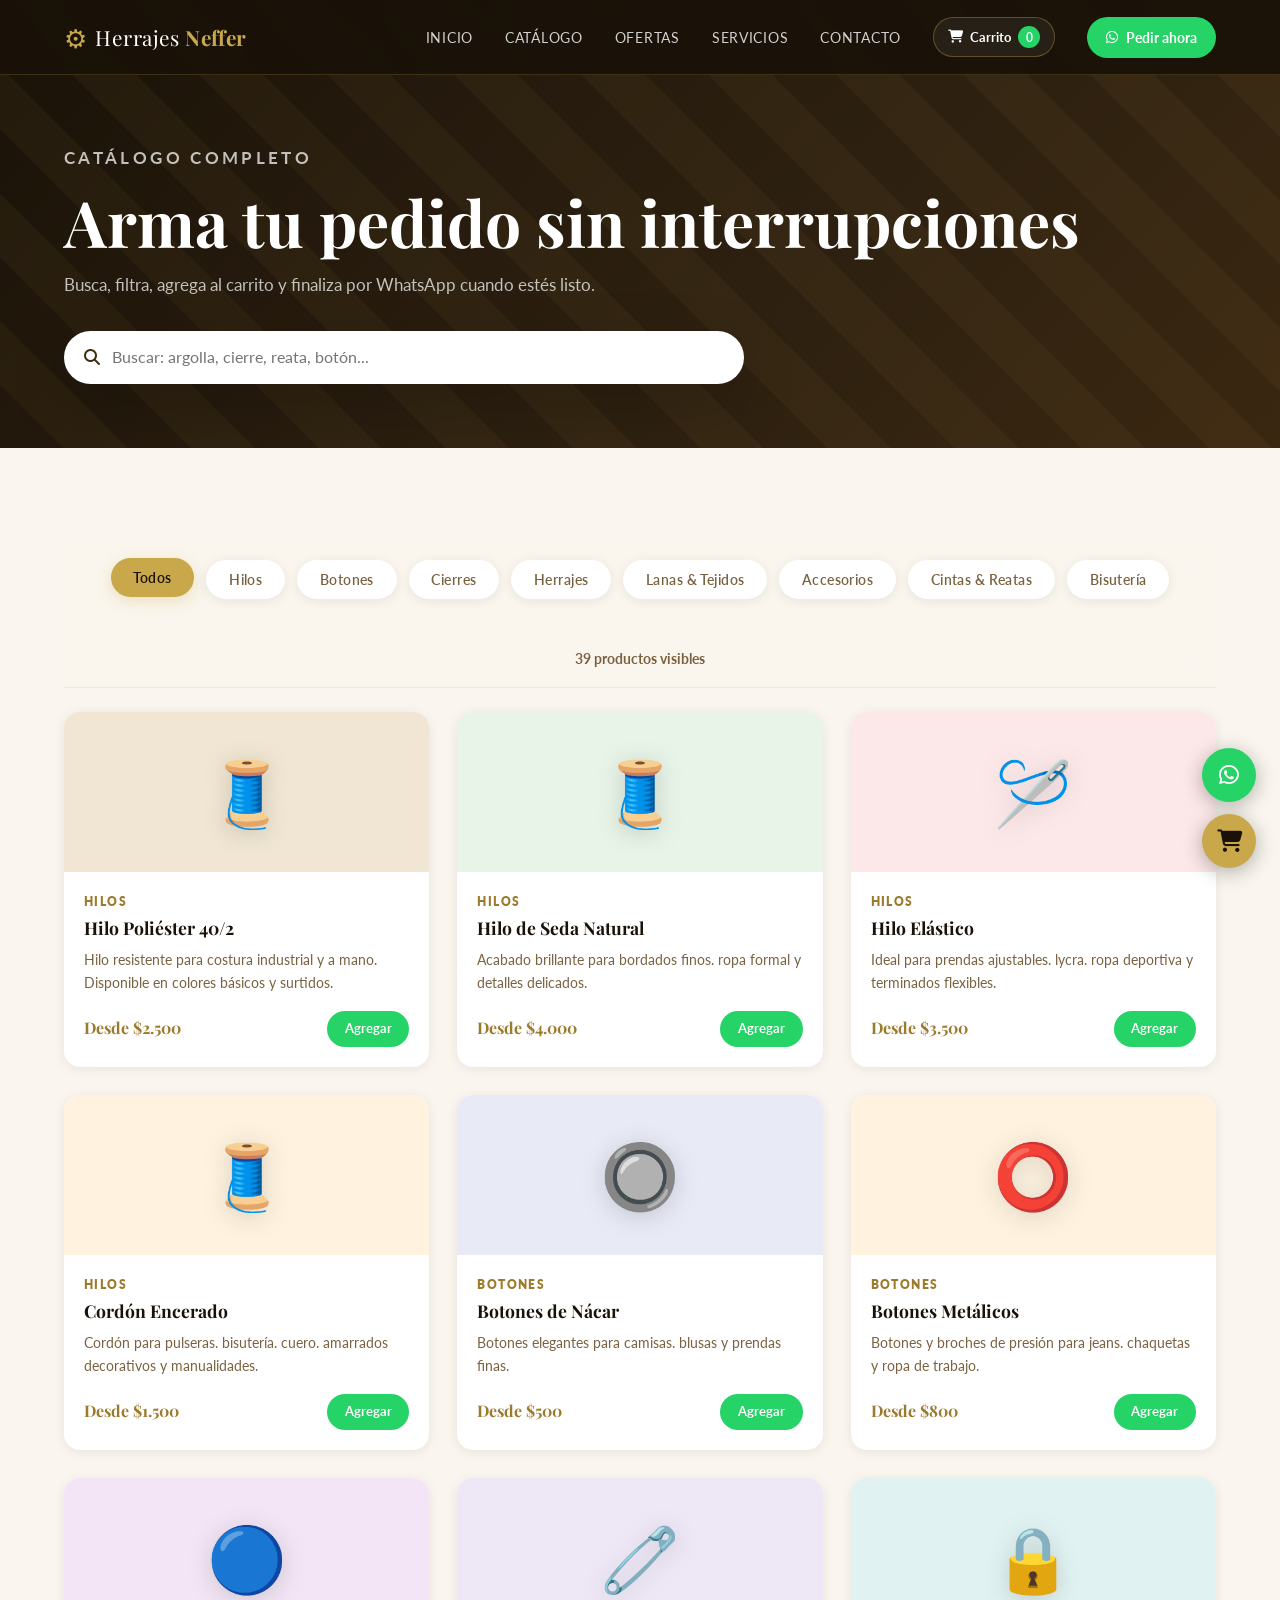
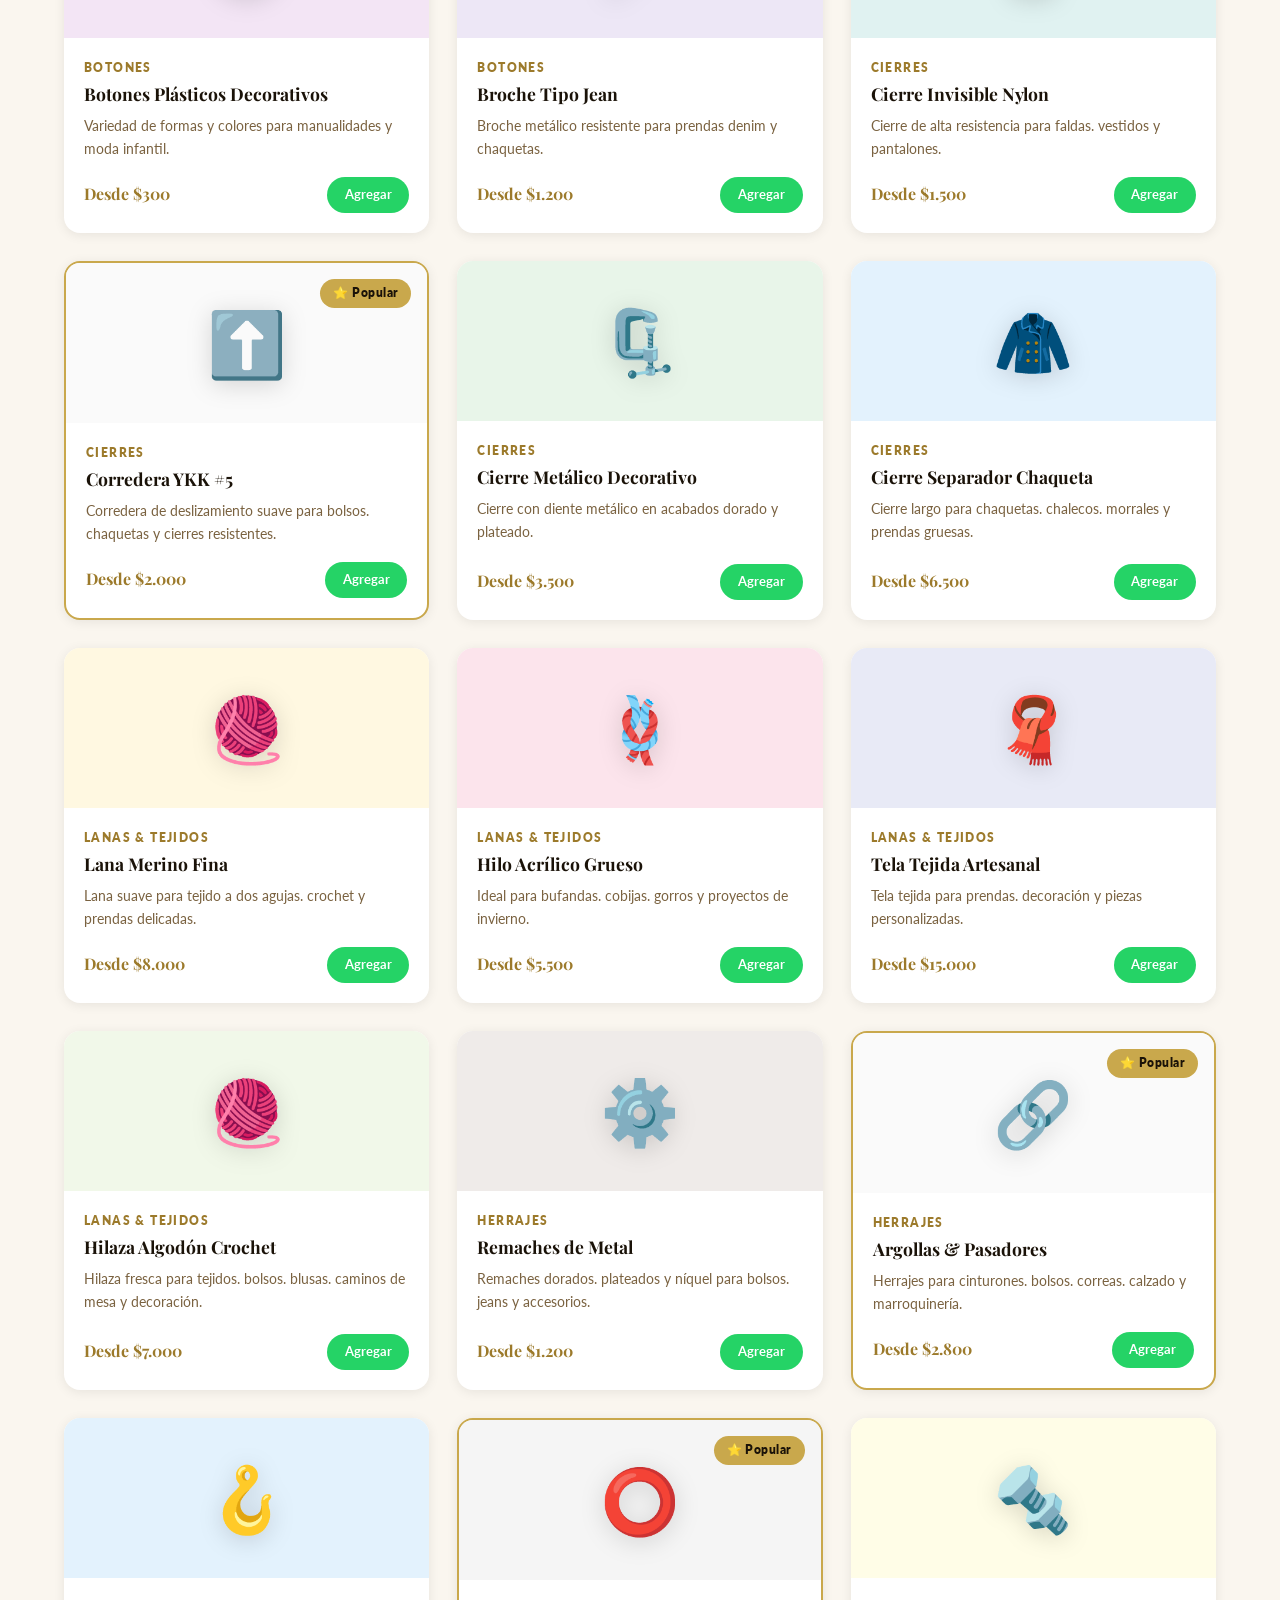
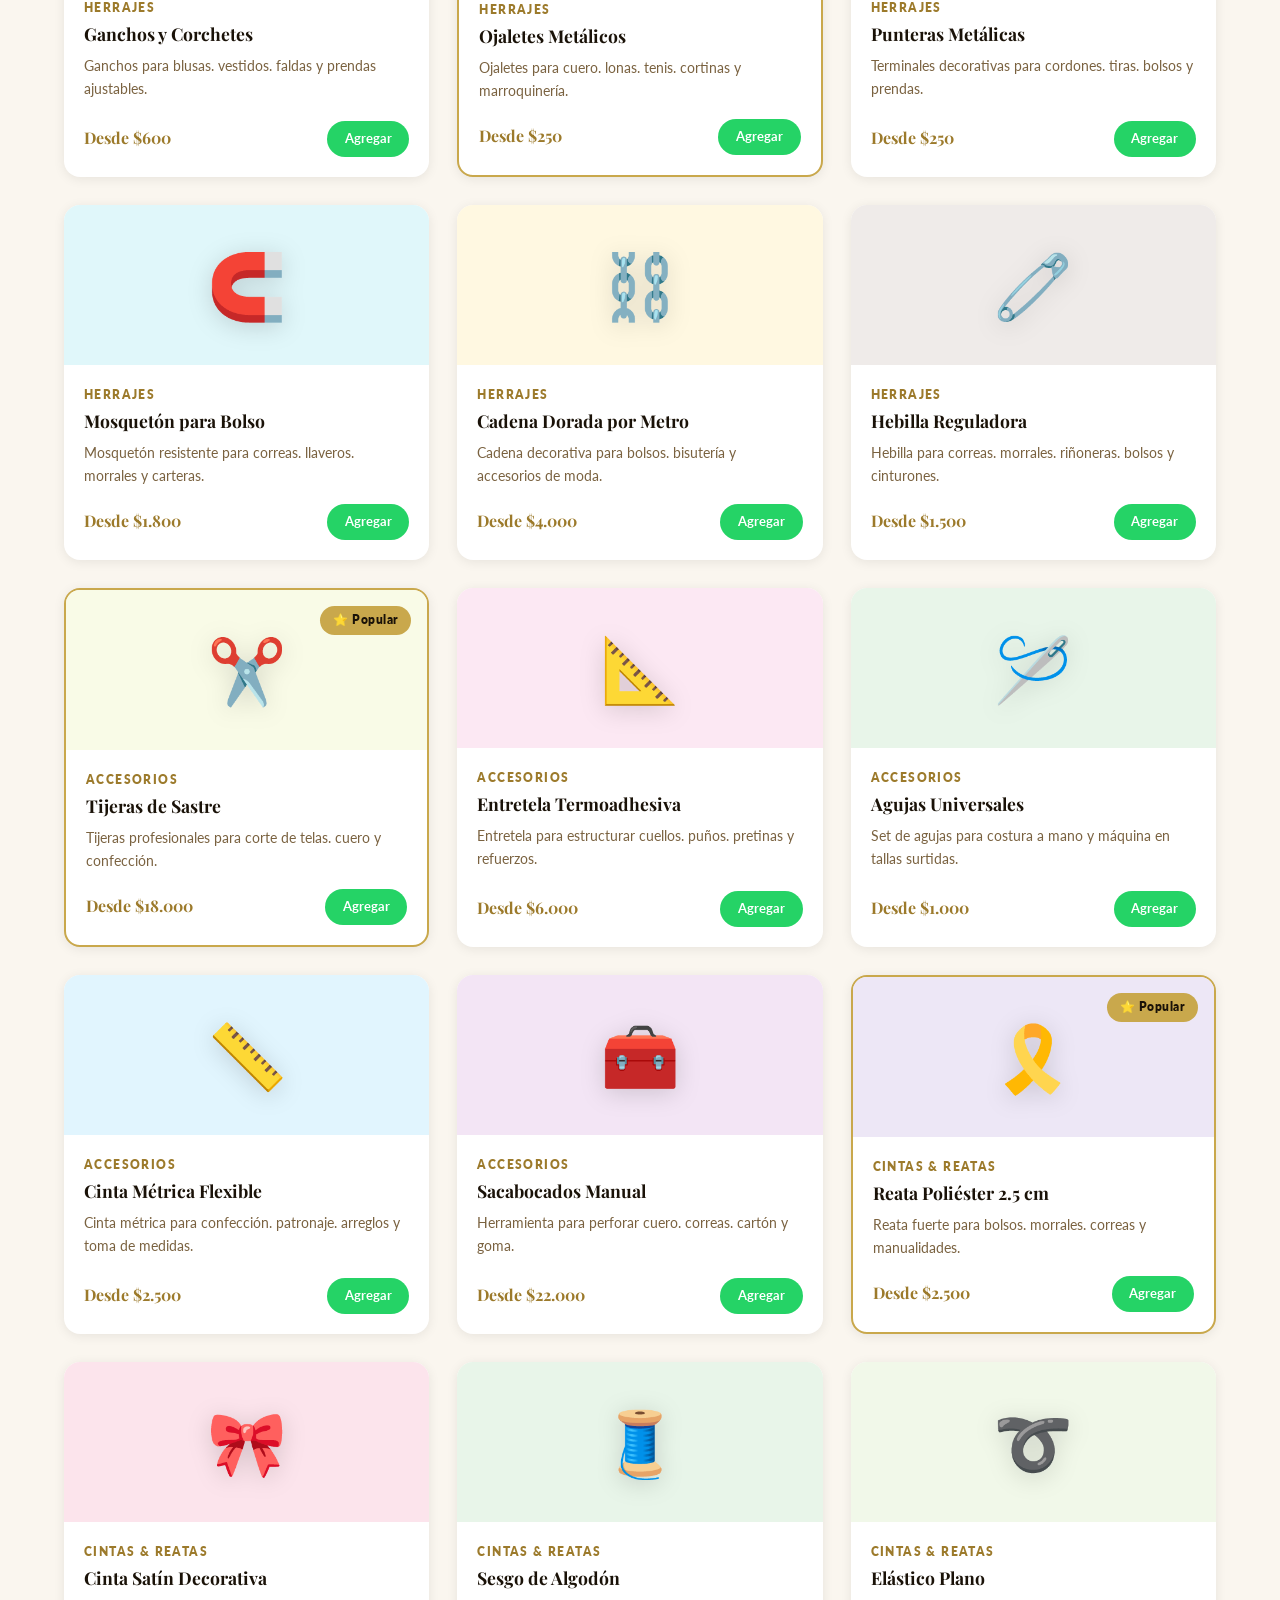
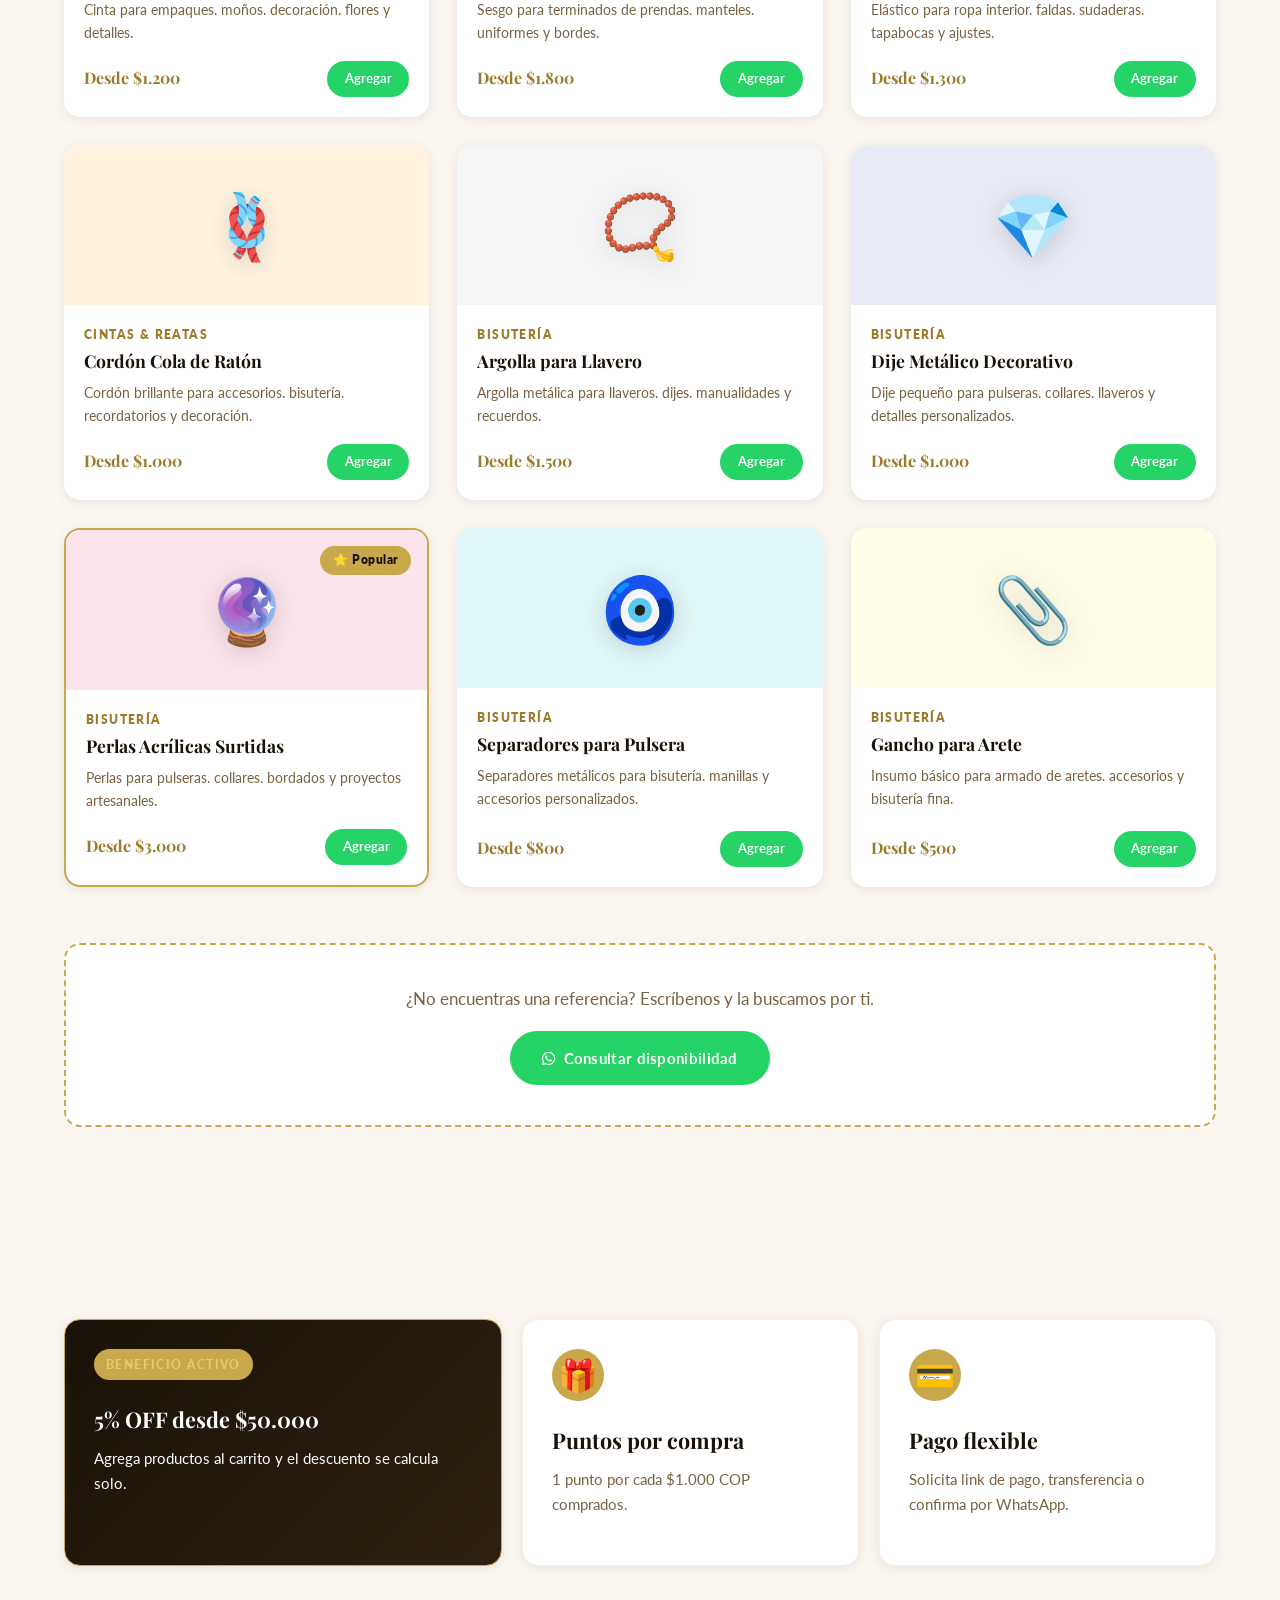
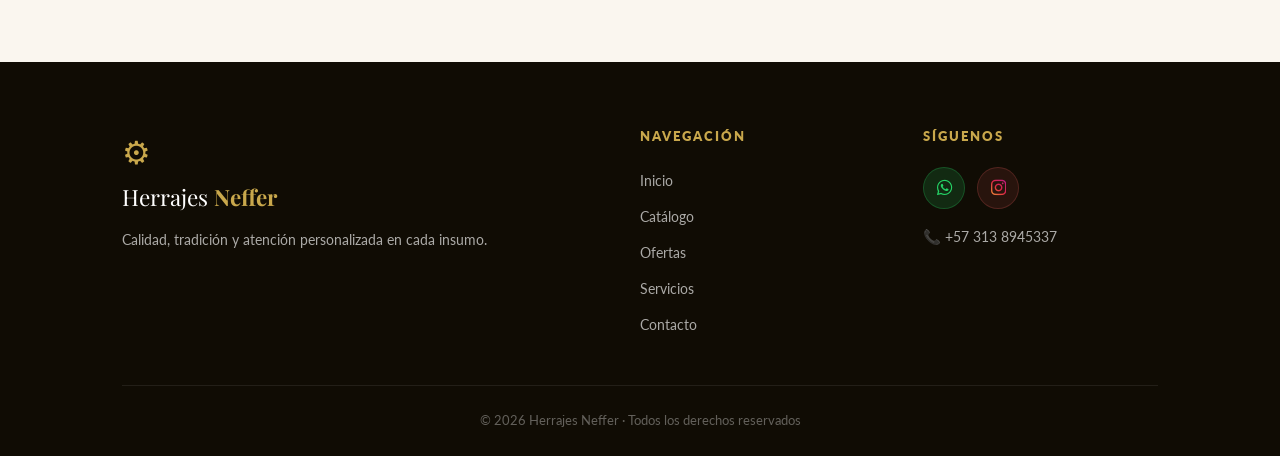
==== catalogo.html @ 532cc953 "Ultima Fase Mejora apartado catalogo, pasarela de pago, pedidos al whatsapp y demas funciones" ====
<!DOCTYPE html><html lang="es"><head><meta charset="UTF-8" /><meta name="viewport" content="width=device-width, initial-scale=1.0" /><title>Catálogo – Herrajes Neffer</title><link rel="stylesheet" href="styles.css" /><link href="https://fonts.googleapis.com/css2?family=Playfair+Display:wght@700;900&family=Lato:wght@300;400;700&display=swap" rel="stylesheet" /><link rel="stylesheet" href="https://cdnjs.cloudflare.com/ajax/libs/font-awesome/6.5.0/css/all.min.css" /></head><body><nav class="navbar" id="navbar"><a class="nav-logo" href="index.html#inicio"><span class="logo-icon">⚙</span><span class="logo-text">Herrajes <strong>Neffer</strong></span></a><button class="hamburger" id="hamburger" aria-label="Abrir menú"><span></span><span></span><span></span></button><ul class="nav-links" id="nav-links"><li><a href="index.html#inicio" class="nav-link">Inicio</a></li><li><a href="catalogo.html" class="nav-link active-link">Catálogo</a></li><li><a href="index.html#ofertas" class="nav-link">Ofertas</a></li><li><a href="index.html#servicios" class="nav-link">Servicios</a></li><li><a href="index.html#contacto" class="nav-link">Contacto</a></li><li><button class="nav-cart-btn" id="open-cart" type="button" aria-label="Abrir carrito"><i class="fa-solid fa-cart-shopping"></i><span>Carrito</span><strong id="cart-count">0</strong></button></li><li><a href="https://wa.me/573138945337" target="_blank" class="nav-cta"><i class="fab fa-whatsapp"></i> Pedir ahora</a></li></ul></nav>
<section class="catalog-hero"><div class="container"><p class="hero-eyebrow">Catálogo completo</p><h1>Arma tu pedido sin interrupciones</h1><p>Busca, filtra, agrega al carrito y finaliza por WhatsApp cuando estés listo.</p><div class="catalog-search"><i class="fa-solid fa-magnifying-glass"></i><input type="search" id="product-search" placeholder="Buscar: argolla, cierre, reata, botón..." /></div></div></section>
<section class="section catalog-section catalog-page" id="catalogo"><div class="container"><div class="catalog-tools"><div class="filter-bar" id="filter-bar"><button class="filter-btn active" data-filter="all">Todos</button><button class="filter-btn" data-filter="hilos">Hilos</button><button class="filter-btn" data-filter="botones">Botones</button><button class="filter-btn" data-filter="cierres">Cierres</button><button class="filter-btn" data-filter="herrajes">Herrajes</button><button class="filter-btn" data-filter="lanas">Lanas & Tejidos</button><button class="filter-btn" data-filter="accesorios">Accesorios</button><button class="filter-btn" data-filter="cintas">Cintas & Reatas</button><button class="filter-btn" data-filter="bisuteria">Bisutería</button></div><p class="catalog-count" id="catalog-count"></p></div><div class="products-grid" id="products-grid"><div class="product-card" data-category="hilos" data-name="hilo poliéster 40/2">
      <div class="product-img" style="background:#f0e6d3"><span class="product-emoji">🧵</span></div>
      <div class="product-info"><span class="product-tag">Hilos</span><h3>Hilo Poliéster 40/2</h3><p>Hilo resistente para costura industrial y a mano. Disponible en colores básicos y surtidos.</p>
      <div class="product-footer"><span class="price">Desde $2.500</span><a href="#" class="btn-card">Agregar</a></div></div></div>
<div class="product-card" data-category="hilos" data-name="hilo de seda natural">
      <div class="product-img" style="background:#e8f4e8"><span class="product-emoji">🧵</span></div>
      <div class="product-info"><span class="product-tag">Hilos</span><h3>Hilo de Seda Natural</h3><p>Acabado brillante para bordados finos. ropa formal y detalles delicados.</p>
      <div class="product-footer"><span class="price">Desde $4.000</span><a href="#" class="btn-card">Agregar</a></div></div></div>
<div class="product-card" data-category="hilos" data-name="hilo elástico">
      <div class="product-img" style="background:#fce8e8"><span class="product-emoji">🪡</span></div>
      <div class="product-info"><span class="product-tag">Hilos</span><h3>Hilo Elástico</h3><p>Ideal para prendas ajustables. lycra. ropa deportiva y terminados flexibles.</p>
      <div class="product-footer"><span class="price">Desde $3.500</span><a href="#" class="btn-card">Agregar</a></div></div></div>
<div class="product-card" data-category="hilos" data-name="cordón encerado">
      <div class="product-img" style="background:#fff3e0"><span class="product-emoji">🧵</span></div>
      <div class="product-info"><span class="product-tag">Hilos</span><h3>Cordón Encerado</h3><p>Cordón para pulseras. bisutería. cuero. amarrados decorativos y manualidades.</p>
      <div class="product-footer"><span class="price">Desde $1.500</span><a href="#" class="btn-card">Agregar</a></div></div></div>
<div class="product-card" data-category="botones" data-name="botones de nácar">
      <div class="product-img" style="background:#e8eaf6"><span class="product-emoji">🔘</span></div>
      <div class="product-info"><span class="product-tag">Botones</span><h3>Botones de Nácar</h3><p>Botones elegantes para camisas. blusas y prendas finas.</p>
      <div class="product-footer"><span class="price">Desde $500</span><a href="#" class="btn-card">Agregar</a></div></div></div>
<div class="product-card" data-category="botones" data-name="botones metálicos">
      <div class="product-img" style="background:#fff3e0"><span class="product-emoji">⭕</span></div>
      <div class="product-info"><span class="product-tag">Botones</span><h3>Botones Metálicos</h3><p>Botones y broches de presión para jeans. chaquetas y ropa de trabajo.</p>
      <div class="product-footer"><span class="price">Desde $800</span><a href="#" class="btn-card">Agregar</a></div></div></div>
<div class="product-card" data-category="botones" data-name="botones plásticos decorativos">
      <div class="product-img" style="background:#f3e5f5"><span class="product-emoji">🔵</span></div>
      <div class="product-info"><span class="product-tag">Botones</span><h3>Botones Plásticos Decorativos</h3><p>Variedad de formas y colores para manualidades y moda infantil.</p>
      <div class="product-footer"><span class="price">Desde $300</span><a href="#" class="btn-card">Agregar</a></div></div></div>
<div class="product-card" data-category="botones" data-name="broche tipo jean">
      <div class="product-img" style="background:#ede7f6"><span class="product-emoji">🧷</span></div>
      <div class="product-info"><span class="product-tag">Botones</span><h3>Broche Tipo Jean</h3><p>Broche metálico resistente para prendas denim y chaquetas.</p>
      <div class="product-footer"><span class="price">Desde $1.200</span><a href="#" class="btn-card">Agregar</a></div></div></div>
<div class="product-card" data-category="cierres" data-name="cierre invisible nylon">
      <div class="product-img" style="background:#e0f2f1"><span class="product-emoji">🔒</span></div>
      <div class="product-info"><span class="product-tag">Cierres</span><h3>Cierre Invisible Nylon</h3><p>Cierre de alta resistencia para faldas. vestidos y pantalones.</p>
      <div class="product-footer"><span class="price">Desde $1.500</span><a href="#" class="btn-card">Agregar</a></div></div></div>
<div class="product-card featured" data-category="cierres" data-name="corredera ykk #5">
      <div class="badge-featured">⭐ Popular</div><div class="product-img" style="background:#fafafa"><span class="product-emoji">⬆️</span></div>
      <div class="product-info"><span class="product-tag">Cierres</span><h3>Corredera YKK #5</h3><p>Corredera de deslizamiento suave para bolsos. chaquetas y cierres resistentes.</p>
      <div class="product-footer"><span class="price">Desde $2.000</span><a href="#" class="btn-card">Agregar</a></div></div></div>
<div class="product-card" data-category="cierres" data-name="cierre metálico decorativo">
      <div class="product-img" style="background:#e8f5e9"><span class="product-emoji">🗜️</span></div>
      <div class="product-info"><span class="product-tag">Cierres</span><h3>Cierre Metálico Decorativo</h3><p>Cierre con diente metálico en acabados dorado y plateado.</p>
      <div class="product-footer"><span class="price">Desde $3.500</span><a href="#" class="btn-card">Agregar</a></div></div></div>
<div class="product-card" data-category="cierres" data-name="cierre separador chaqueta">
      <div class="product-img" style="background:#e3f2fd"><span class="product-emoji">🧥</span></div>
      <div class="product-info"><span class="product-tag">Cierres</span><h3>Cierre Separador Chaqueta</h3><p>Cierre largo para chaquetas. chalecos. morrales y prendas gruesas.</p>
      <div class="product-footer"><span class="price">Desde $6.500</span><a href="#" class="btn-card">Agregar</a></div></div></div>
<div class="product-card" data-category="lanas" data-name="lana merino fina">
      <div class="product-img" style="background:#fff8e1"><span class="product-emoji">🧶</span></div>
      <div class="product-info"><span class="product-tag">Lanas & Tejidos</span><h3>Lana Merino Fina</h3><p>Lana suave para tejido a dos agujas. crochet y prendas delicadas.</p>
      <div class="product-footer"><span class="price">Desde $8.000</span><a href="#" class="btn-card">Agregar</a></div></div></div>
<div class="product-card" data-category="lanas" data-name="hilo acrílico grueso">
      <div class="product-img" style="background:#fce4ec"><span class="product-emoji">🪢</span></div>
      <div class="product-info"><span class="product-tag">Lanas & Tejidos</span><h3>Hilo Acrílico Grueso</h3><p>Ideal para bufandas. cobijas. gorros y proyectos de invierno.</p>
      <div class="product-footer"><span class="price">Desde $5.500</span><a href="#" class="btn-card">Agregar</a></div></div></div>
<div class="product-card" data-category="lanas" data-name="tela tejida artesanal">
      <div class="product-img" style="background:#e8eaf6"><span class="product-emoji">🧣</span></div>
      <div class="product-info"><span class="product-tag">Lanas & Tejidos</span><h3>Tela Tejida Artesanal</h3><p>Tela tejida para prendas. decoración y piezas personalizadas.</p>
      <div class="product-footer"><span class="price">Desde $15.000</span><a href="#" class="btn-card">Agregar</a></div></div></div>
<div class="product-card" data-category="lanas" data-name="hilaza algodón crochet">
      <div class="product-img" style="background:#f1f8e9"><span class="product-emoji">🧶</span></div>
      <div class="product-info"><span class="product-tag">Lanas & Tejidos</span><h3>Hilaza Algodón Crochet</h3><p>Hilaza fresca para tejidos. bolsos. blusas. caminos de mesa y decoración.</p>
      <div class="product-footer"><span class="price">Desde $7.000</span><a href="#" class="btn-card">Agregar</a></div></div></div>
<div class="product-card" data-category="herrajes" data-name="remaches de metal">
      <div class="product-img" style="background:#efebe9"><span class="product-emoji">⚙️</span></div>
      <div class="product-info"><span class="product-tag">Herrajes</span><h3>Remaches de Metal</h3><p>Remaches dorados. plateados y níquel para bolsos. jeans y accesorios.</p>
      <div class="product-footer"><span class="price">Desde $1.200</span><a href="#" class="btn-card">Agregar</a></div></div></div>
<div class="product-card featured" data-category="herrajes" data-name="argollas &amp; pasadores">
      <div class="badge-featured">⭐ Popular</div><div class="product-img" style="background:#fafafa"><span class="product-emoji">🔗</span></div>
      <div class="product-info"><span class="product-tag">Herrajes</span><h3>Argollas &amp; Pasadores</h3><p>Herrajes para cinturones. bolsos. correas. calzado y marroquinería.</p>
      <div class="product-footer"><span class="price">Desde $2.800</span><a href="#" class="btn-card">Agregar</a></div></div></div>
<div class="product-card" data-category="herrajes" data-name="ganchos y corchetes">
      <div class="product-img" style="background:#e3f2fd"><span class="product-emoji">🪝</span></div>
      <div class="product-info"><span class="product-tag">Herrajes</span><h3>Ganchos y Corchetes</h3><p>Ganchos para blusas. vestidos. faldas y prendas ajustables.</p>
      <div class="product-footer"><span class="price">Desde $600</span><a href="#" class="btn-card">Agregar</a></div></div></div>
<div class="product-card featured" data-category="herrajes" data-name="ojaletes metálicos">
      <div class="badge-featured">⭐ Popular</div><div class="product-img" style="background:#f5f5f5"><span class="product-emoji">⭕</span></div>
      <div class="product-info"><span class="product-tag">Herrajes</span><h3>Ojaletes Metálicos</h3><p>Ojaletes para cuero. lonas. tenis. cortinas y marroquinería.</p>
      <div class="product-footer"><span class="price">Desde $250</span><a href="#" class="btn-card">Agregar</a></div></div></div>
<div class="product-card" data-category="herrajes" data-name="punteras metálicas">
      <div class="product-img" style="background:#fffde7"><span class="product-emoji">🔩</span></div>
      <div class="product-info"><span class="product-tag">Herrajes</span><h3>Punteras Metálicas</h3><p>Terminales decorativas para cordones. tiras. bolsos y prendas.</p>
      <div class="product-footer"><span class="price">Desde $250</span><a href="#" class="btn-card">Agregar</a></div></div></div>
<div class="product-card" data-category="herrajes" data-name="mosquetón para bolso">
      <div class="product-img" style="background:#e0f7fa"><span class="product-emoji">🧲</span></div>
      <div class="product-info"><span class="product-tag">Herrajes</span><h3>Mosquetón para Bolso</h3><p>Mosquetón resistente para correas. llaveros. morrales y carteras.</p>
      <div class="product-footer"><span class="price">Desde $1.800</span><a href="#" class="btn-card">Agregar</a></div></div></div>
<div class="product-card" data-category="herrajes" data-name="cadena dorada por metro">
      <div class="product-img" style="background:#fff8e1"><span class="product-emoji">⛓️</span></div>
      <div class="product-info"><span class="product-tag">Herrajes</span><h3>Cadena Dorada por Metro</h3><p>Cadena decorativa para bolsos. bisutería y accesorios de moda.</p>
      <div class="product-footer"><span class="price">Desde $4.000</span><a href="#" class="btn-card">Agregar</a></div></div></div>
<div class="product-card" data-category="herrajes" data-name="hebilla reguladora">
      <div class="product-img" style="background:#efebe9"><span class="product-emoji">🧷</span></div>
      <div class="product-info"><span class="product-tag">Herrajes</span><h3>Hebilla Reguladora</h3><p>Hebilla para correas. morrales. riñoneras. bolsos y cinturones.</p>
      <div class="product-footer"><span class="price">Desde $1.500</span><a href="#" class="btn-card">Agregar</a></div></div></div>
<div class="product-card featured" data-category="accesorios" data-name="tijeras de sastre">
      <div class="badge-featured">⭐ Popular</div><div class="product-img" style="background:#f9fbe7"><span class="product-emoji">✂️</span></div>
      <div class="product-info"><span class="product-tag">Accesorios</span><h3>Tijeras de Sastre</h3><p>Tijeras profesionales para corte de telas. cuero y confección.</p>
      <div class="product-footer"><span class="price">Desde $18.000</span><a href="#" class="btn-card">Agregar</a></div></div></div>
<div class="product-card" data-category="accesorios" data-name="entretela termoadhesiva">
      <div class="product-img" style="background:#fce8f3"><span class="product-emoji">📐</span></div>
      <div class="product-info"><span class="product-tag">Accesorios</span><h3>Entretela Termoadhesiva</h3><p>Entretela para estructurar cuellos. puños. pretinas y refuerzos.</p>
      <div class="product-footer"><span class="price">Desde $6.000</span><a href="#" class="btn-card">Agregar</a></div></div></div>
<div class="product-card" data-category="accesorios" data-name="agujas universales">
      <div class="product-img" style="background:#e8f5e9"><span class="product-emoji">🪡</span></div>
      <div class="product-info"><span class="product-tag">Accesorios</span><h3>Agujas Universales</h3><p>Set de agujas para costura a mano y máquina en tallas surtidas.</p>
      <div class="product-footer"><span class="price">Desde $1.000</span><a href="#" class="btn-card">Agregar</a></div></div></div>
<div class="product-card" data-category="accesorios" data-name="cinta métrica flexible">
      <div class="product-img" style="background:#e1f5fe"><span class="product-emoji">📏</span></div>
      <div class="product-info"><span class="product-tag">Accesorios</span><h3>Cinta Métrica Flexible</h3><p>Cinta métrica para confección. patronaje. arreglos y toma de medidas.</p>
      <div class="product-footer"><span class="price">Desde $2.500</span><a href="#" class="btn-card">Agregar</a></div></div></div>
<div class="product-card" data-category="accesorios" data-name="sacabocados manual">
      <div class="product-img" style="background:#f3e5f5"><span class="product-emoji">🧰</span></div>
      <div class="product-info"><span class="product-tag">Accesorios</span><h3>Sacabocados Manual</h3><p>Herramienta para perforar cuero. correas. cartón y goma.</p>
      <div class="product-footer"><span class="price">Desde $22.000</span><a href="#" class="btn-card">Agregar</a></div></div></div>
<div class="product-card featured" data-category="cintas" data-name="reata poliéster 2.5 cm">
      <div class="badge-featured">⭐ Popular</div><div class="product-img" style="background:#ede7f6"><span class="product-emoji">🎗️</span></div>
      <div class="product-info"><span class="product-tag">Cintas & Reatas</span><h3>Reata Poliéster 2.5 cm</h3><p>Reata fuerte para bolsos. morrales. correas y manualidades.</p>
      <div class="product-footer"><span class="price">Desde $2.500</span><a href="#" class="btn-card">Agregar</a></div></div></div>
<div class="product-card" data-category="cintas" data-name="cinta satín decorativa">
      <div class="product-img" style="background:#fce4ec"><span class="product-emoji">🎀</span></div>
      <div class="product-info"><span class="product-tag">Cintas & Reatas</span><h3>Cinta Satín Decorativa</h3><p>Cinta para empaques. moños. decoración. flores y detalles.</p>
      <div class="product-footer"><span class="price">Desde $1.200</span><a href="#" class="btn-card">Agregar</a></div></div></div>
<div class="product-card" data-category="cintas" data-name="sesgo de algodón">
      <div class="product-img" style="background:#e8f5e9"><span class="product-emoji">🧵</span></div>
      <div class="product-info"><span class="product-tag">Cintas & Reatas</span><h3>Sesgo de Algodón</h3><p>Sesgo para terminados de prendas. manteles. uniformes y bordes.</p>
      <div class="product-footer"><span class="price">Desde $1.800</span><a href="#" class="btn-card">Agregar</a></div></div></div>
<div class="product-card" data-category="cintas" data-name="elástico plano">
      <div class="product-img" style="background:#f1f8e9"><span class="product-emoji">➰</span></div>
      <div class="product-info"><span class="product-tag">Cintas & Reatas</span><h3>Elástico Plano</h3><p>Elástico para ropa interior. faldas. sudaderas. tapabocas y ajustes.</p>
      <div class="product-footer"><span class="price">Desde $1.300</span><a href="#" class="btn-card">Agregar</a></div></div></div>
<div class="product-card" data-category="cintas" data-name="cordón cola de ratón">
      <div class="product-img" style="background:#fff3e0"><span class="product-emoji">🪢</span></div>
      <div class="product-info"><span class="product-tag">Cintas & Reatas</span><h3>Cordón Cola de Ratón</h3><p>Cordón brillante para accesorios. bisutería. recordatorios y decoración.</p>
      <div class="product-footer"><span class="price">Desde $1.000</span><a href="#" class="btn-card">Agregar</a></div></div></div>
<div class="product-card" data-category="bisuteria" data-name="argolla para llavero">
      <div class="product-img" style="background:#f5f5f5"><span class="product-emoji">📿</span></div>
      <div class="product-info"><span class="product-tag">Bisutería</span><h3>Argolla para Llavero</h3><p>Argolla metálica para llaveros. dijes. manualidades y recuerdos.</p>
      <div class="product-footer"><span class="price">Desde $1.500</span><a href="#" class="btn-card">Agregar</a></div></div></div>
<div class="product-card" data-category="bisuteria" data-name="dije metálico decorativo">
      <div class="product-img" style="background:#e8eaf6"><span class="product-emoji">💎</span></div>
      <div class="product-info"><span class="product-tag">Bisutería</span><h3>Dije Metálico Decorativo</h3><p>Dije pequeño para pulseras. collares. llaveros y detalles personalizados.</p>
      <div class="product-footer"><span class="price">Desde $1.000</span><a href="#" class="btn-card">Agregar</a></div></div></div>
<div class="product-card featured" data-category="bisuteria" data-name="perlas acrílicas surtidas">
      <div class="badge-featured">⭐ Popular</div><div class="product-img" style="background:#fce4ec"><span class="product-emoji">🔮</span></div>
      <div class="product-info"><span class="product-tag">Bisutería</span><h3>Perlas Acrílicas Surtidas</h3><p>Perlas para pulseras. collares. bordados y proyectos artesanales.</p>
      <div class="product-footer"><span class="price">Desde $3.000</span><a href="#" class="btn-card">Agregar</a></div></div></div>
<div class="product-card" data-category="bisuteria" data-name="separadores para pulsera">
      <div class="product-img" style="background:#e0f7fa"><span class="product-emoji">🧿</span></div>
      <div class="product-info"><span class="product-tag">Bisutería</span><h3>Separadores para Pulsera</h3><p>Separadores metálicos para bisutería. manillas y accesorios personalizados.</p>
      <div class="product-footer"><span class="price">Desde $800</span><a href="#" class="btn-card">Agregar</a></div></div></div>
<div class="product-card" data-category="bisuteria" data-name="gancho para arete">
      <div class="product-img" style="background:#fffde7"><span class="product-emoji">📎</span></div>
      <div class="product-info"><span class="product-tag">Bisutería</span><h3>Gancho para Arete</h3><p>Insumo básico para armado de aretes. accesorios y bisutería fina.</p>
      <div class="product-footer"><span class="price">Desde $500</span><a href="#" class="btn-card">Agregar</a></div></div></div></div><div class="catalog-cta"><p>¿No encuentras una referencia? Escríbenos y la buscamos por ti.</p><a href="https://wa.me/573138945337?text=Hola!%20Busco%20un%20producto%20específico..." target="_blank" class="btn btn-wa"><i class="fab fa-whatsapp"></i> Consultar disponibilidad</a></div></div></section>
<section class="section offers-section compact-offers"><div class="container"><div class="offers-grid"><article class="offer-card main-offer"><span class="offer-kicker">Beneficio activo</span><h3>5% OFF desde $50.000</h3><p>Agrega productos al carrito y el descuento se calcula solo.</p></article><article class="offer-card"><span class="offer-icon">🎁</span><h3>Puntos por compra</h3><p>1 punto por cada $1.000 COP comprados.</p></article><article class="offer-card"><span class="offer-icon">💳</span><h3>Pago flexible</h3><p>Solicita link de pago, transferencia o confirma por WhatsApp.</p></article></div></div></section>
<footer class="footer"><div class="container footer-inner"><div class="footer-brand"><span class="logo-icon">⚙</span><span class="logo-text">Herrajes <strong>Neffer</strong></span><p>Calidad, tradición y atención personalizada en cada insumo.</p></div><div class="footer-links"><h4>Navegación</h4><ul><li><a href="index.html#inicio">Inicio</a></li><li><a href="catalogo.html">Catálogo</a></li><li><a href="index.html#ofertas">Ofertas</a></li><li><a href="index.html#servicios">Servicios</a></li><li><a href="index.html#contacto">Contacto</a></li></ul></div><div class="footer-social"><h4>Síguenos</h4><div class="social-icons"><a href="https://wa.me/573138945337" target="_blank" class="social-icon wa"><i class="fab fa-whatsapp"></i></a><a href="https://www.instagram.com/herrajes_neffer/" target="_blank" class="social-icon ig"><i class="fab fa-instagram"></i></a></div><p class="footer-phone">📞 +57 313 8945337</p></div></div><div class="footer-bottom"><p>© 2026 Herrajes Neffer · Todos los derechos reservados</p></div></footer><div class="float-btns"><a href="https://wa.me/573138945337" target="_blank" class="float-btn float-wa" title="WhatsApp"><i class="fab fa-whatsapp"></i></a><button class="float-btn float-cart" id="open-cart-float" title="Carrito"><i class="fa-solid fa-cart-shopping"></i></button></div>
  <!-- ===== CARRITO / CHECKOUT ===== -->
  <aside class="cart-drawer" id="cart-drawer" aria-hidden="true">
    <div class="cart-panel">
      <div class="cart-head"><div><p class="section-eyebrow">Tu pedido</p><h2>Carrito de compras</h2></div><button class="cart-close" id="close-cart" type="button" aria-label="Cerrar carrito">&times;</button></div>
      <div class="cart-items" id="cart-items"><p class="empty-cart">Tu carrito está vacío. Agrega productos del catálogo.</p></div>
      <div class="cart-summary"><div><span>Subtotal</span><strong id="cart-subtotal">$0 COP</strong></div><div><span>Descuento 5%</span><strong id="cart-discount">-$0 COP</strong></div><div><span>Puntos estimados</span><strong id="cart-points">0 pts</strong></div><div class="cart-total"><span>Total estimado</span><strong id="cart-total">$0 COP</strong></div></div>
      <form class="checkout-form" id="checkout-form">
        <h3>Datos del comprador y envío</h3>
        <div class="checkout-grid">
          <label>Nombre completo<input type="text" id="buyer-name" required placeholder="Nombre y apellido"></label>
          <label>WhatsApp<input type="tel" id="buyer-phone" required placeholder="+57 300 000 0000"></label>
          <label>Ciudad<input type="text" id="buyer-city" required placeholder="Ej: Ocaña"></label>
          <label>Barrio / Dirección<input type="text" id="buyer-address" required placeholder="Dirección de entrega"></label>
          <label>Tipo de envío<select id="shipping-type" required><option value="Recoger en tienda">Recoger en tienda</option><option value="Domicilio urbano">Domicilio urbano</option><option value="Envío nacional">Envío nacional</option></select></label>
          <label>Método de pago<select id="payment-method" required><option value="WhatsApp / confirmar disponibilidad">Confirmar por WhatsApp</option><option value="Link de pago Wompi">Solicitar link Wompi</option><option value="Transferencia Bancolombia">Transferencia Bancolombia</option><option value="Pago contraentrega">Pago contraentrega</option></select></label>
        </div>
        <label>Notas del pedido<textarea id="order-notes" rows="3" placeholder="Color, referencia, cantidad especial o indicaciones de entrega"></textarea></label>
        <button class="btn btn-submit" type="submit"><i class="fab fa-whatsapp"></i> Enviar pedido por WhatsApp</button>
        <p class="checkout-note">La pasarela real requiere backend y cuenta comercial. Esta versión deja listo el flujo para solicitar link Wompi, transferencia o confirmación por WhatsApp.</p>
      </form>
    </div>
  </aside>
<script src="main.js"></script></body></html>
---- styles.css ----
/* =============================================
   HERRAJES NEFFER — styles.css
   CSS3 · Diseño elegante artesanal
   ============================================= */

/* === VARIABLES & RESET === */
:root {
  --gold: #c9a84c;
  --gold-light: #e8c96b;
  --gold-dark: #9c7a2b;
  --cream: #faf6ef;
  --dark: #1a1208;
  --dark-2: #2d2010;
  --text: #3d2e0e;
  --text-light: #7a6240;
  --white: #ffffff;
  --gray-light: #f5f0e8;
  --wa-green: #25d366;
  --wa-dark: #128c7e;
  --ig-grad: linear-gradient(45deg, #f09433, #e6683c, #dc2743, #cc2366, #bc1888);
  --shadow-sm: 0 2px 12px rgba(0,0,0,0.08);
  --shadow-md: 0 8px 32px rgba(0,0,0,0.12);
  --shadow-lg: 0 20px 60px rgba(0,0,0,0.18);
  --radius: 16px;
  --radius-sm: 8px;
  --transition: all 0.3s cubic-bezier(0.4, 0, 0.2, 1);
  --font-heading: 'Playfair Display', Georgia, serif;
  --font-body: 'Lato', 'Helvetica Neue', Arial, sans-serif;
}

*, *::before, *::after {
  box-sizing: border-box;
  margin: 0;
  padding: 0;
}

html {
  scroll-behavior: smooth;
  font-size: 16px;
}

body {
  font-family: var(--font-body);
  background-color: var(--cream);
  color: var(--text);
  line-height: 1.65;
  overflow-x: hidden;
}

a { text-decoration: none; color: inherit; }
ul { list-style: none; }
img { max-width: 100%; display: block; }
button { cursor: pointer; border: none; background: none; font-family: inherit; }

.container {
  width: 90%;
  max-width: 1200px;
  margin: 0 auto;
}

/* === NAVBAR === */
.navbar {
  position: fixed;
  top: 0; left: 0; right: 0;
  z-index: 1000;
  display: flex;
  align-items: center;
  justify-content: space-between;
  padding: 1rem 5%;
  background: rgba(26, 18, 8, 0.92);
  backdrop-filter: blur(12px);
  border-bottom: 1px solid rgba(201,168,76,0.2);
  transition: var(--transition);
}

.navbar.scrolled {
  padding: 0.75rem 5%;
  background: rgba(26, 18, 8, 0.98);
  box-shadow: 0 4px 24px rgba(0,0,0,0.4);
}

.nav-logo {
  display: flex;
  align-items: center;
  gap: 0.5rem;
  color: var(--white);
  font-family: var(--font-heading);
  font-size: 1.3rem;
  letter-spacing: 0.02em;
}

.logo-icon {
  color: var(--gold);
  font-size: 1.6rem;
  animation: spin-slow 8s linear infinite;
}

@keyframes spin-slow {
  from { transform: rotate(0deg); }
  to { transform: rotate(360deg); }
}

.logo-text strong { color: var(--gold); }

.nav-links {
  display: flex;
  align-items: center;
  gap: 2rem;
}

.nav-link {
  color: rgba(255,255,255,0.8);
  font-size: 0.9rem;
  font-weight: 400;
  letter-spacing: 0.05em;
  text-transform: uppercase;
  transition: var(--transition);
  position: relative;
}

.nav-link::after {
  content: '';
  position: absolute;
  bottom: -4px; left: 0;
  width: 0; height: 2px;
  background: var(--gold);
  transition: var(--transition);
}

.nav-link:hover { color: var(--gold); }
.nav-link:hover::after { width: 100%; }

.nav-cta {
  display: flex;
  align-items: center;
  gap: 0.5rem;
  background: var(--wa-green);
  color: var(--white) !important;
  padding: 0.55rem 1.2rem;
  border-radius: 50px;
  font-size: 0.88rem;
  font-weight: 700;
  transition: var(--transition);
}
.nav-cta:hover { background: var(--wa-dark); transform: scale(1.05); }

/* Hamburger */
.hamburger {
  display: none;
  flex-direction: column;
  gap: 5px;
  padding: 4px;
}
.hamburger span {
  display: block;
  width: 26px; height: 2px;
  background: var(--gold);
  border-radius: 2px;
  transition: var(--transition);
}
.hamburger.open span:nth-child(1) { transform: rotate(45deg) translate(5px,5px); }
.hamburger.open span:nth-child(2) { opacity: 0; }
.hamburger.open span:nth-child(3) { transform: rotate(-45deg) translate(5px,-5px); }

/* === HERO === */
.hero {
  min-height: 100vh;
  background: linear-gradient(135deg, var(--dark) 0%, var(--dark-2) 60%, #3a2710 100%);
  display: flex;
  align-items: center;
  position: relative;
  overflow: hidden;
  padding: 8rem 5% 5rem;
}

.hero-bg-pattern {
  position: absolute;
  inset: 0;
  background-image:
    repeating-linear-gradient(45deg, transparent, transparent 40px, rgba(201,168,76,0.04) 40px, rgba(201,168,76,0.04) 80px),
    repeating-linear-gradient(-45deg, transparent, transparent 40px, rgba(201,168,76,0.03) 40px, rgba(201,168,76,0.03) 80px);
  pointer-events: none;
}

.hero::before {
  content: '';
  position: absolute;
  top: -50%;
  right: -10%;
  width: 60vw;
  height: 140%;
  background: radial-gradient(ellipse, rgba(201,168,76,0.12) 0%, transparent 70%);
  pointer-events: none;
}

.hero-content {
  position: relative;
  z-index: 2;
  max-width: 680px;
}

.hero-eyebrow {
  color: var(--gold);
  font-size: 0.85rem;
  letter-spacing: 0.2em;
  text-transform: uppercase;
  font-weight: 700;
  margin-bottom: 1rem;
  opacity: 0;
  animation: fadeUp 0.8s 0.2s forwards;
}

.hero-title {
  font-family: var(--font-heading);
  font-size: clamp(2.8rem, 6vw, 5rem);
  font-weight: 900;
  color: var(--white);
  line-height: 1.08;
  margin-bottom: 1.5rem;
  opacity: 0;
  animation: fadeUp 0.8s 0.4s forwards;
}

.hero-title em {
  font-style: italic;
  color: var(--gold-light);
}

.hero-sub {
  color: rgba(255,255,255,0.7);
  font-size: 1.1rem;
  font-weight: 300;
  margin-bottom: 2.5rem;
  opacity: 0;
  animation: fadeUp 0.8s 0.6s forwards;
}

.hero-btns {
  display: flex;
  gap: 1rem;
  flex-wrap: wrap;
  opacity: 0;
  animation: fadeUp 0.8s 0.8s forwards;
}

/* === BUTTONS === */
.btn {
  display: inline-flex;
  align-items: center;
  gap: 0.5rem;
  padding: 0.9rem 2rem;
  border-radius: 50px;
  font-weight: 700;
  font-size: 0.95rem;
  letter-spacing: 0.02em;
  transition: var(--transition);
  cursor: pointer;
}

.btn-primary {
  background: var(--gold);
  color: var(--dark);
}
.btn-primary:hover {
  background: var(--gold-light);
  transform: translateY(-3px);
  box-shadow: 0 8px 24px rgba(201,168,76,0.4);
}

.btn-wa {
  background: var(--wa-green);
  color: var(--white);
}
.btn-wa:hover {
  background: var(--wa-dark);
  transform: translateY(-3px);
  box-shadow: 0 8px 24px rgba(37,211,102,0.4);
}

/* Hero decoration */
.hero-decoration {
  position: absolute;
  right: 8%;
  top: 50%;
  transform: translateY(-50%);
  z-index: 1;
  display: none;
}

/* === STATS STRIP === */
.stats-strip {
  background: var(--gold);
  padding: 2rem 5%;
  display: flex;
  justify-content: center;
  gap: 4rem;
  flex-wrap: wrap;
}

.stat {
  display: flex;
  flex-direction: column;
  align-items: center;
  color: var(--dark);
}

.stat-num {
  font-family: var(--font-heading);
  font-size: 2.2rem;
  font-weight: 900;
  line-height: 1;
}

.stat span:last-child {
  font-size: 0.82rem;
  font-weight: 700;
  letter-spacing: 0.08em;
  text-transform: uppercase;
  margin-top: 0.25rem;
}

/* === SECTIONS === */
.section {
  padding: 6rem 0;
}

.section-header {
  text-align: center;
  margin-bottom: 3.5rem;
}

.section-eyebrow {
  color: var(--gold-dark);
  font-size: 0.82rem;
  letter-spacing: 0.22em;
  text-transform: uppercase;
  font-weight: 700;
  margin-bottom: 0.5rem;
}

.section-title {
  font-family: var(--font-heading);
  font-size: clamp(2rem, 4vw, 3rem);
  font-weight: 900;
  color: var(--dark);
  margin-bottom: 1rem;
  line-height: 1.15;
}

.section-title.white { color: var(--white); }

.section-desc {
  font-size: 1.05rem;
  color: var(--text-light);
  max-width: 560px;
  margin: 0 auto;
}

/* === CATALOG === */
.catalog-section { background: var(--cream); }

/* Filter bar */
.filter-bar {
  display: flex;
  gap: 0.75rem;
  flex-wrap: wrap;
  justify-content: center;
  margin-bottom: 3rem;
}

.filter-btn {
  padding: 0.55rem 1.3rem;
  border-radius: 50px;
  font-size: 0.88rem;
  font-weight: 600;
  letter-spacing: 0.03em;
  background: var(--white);
  color: var(--text-light);
  border: 2px solid transparent;
  transition: var(--transition);
  box-shadow: var(--shadow-sm);
}

.filter-btn:hover,
.filter-btn.active {
  background: var(--gold);
  color: var(--dark);
  border-color: var(--gold);
  transform: translateY(-2px);
  box-shadow: 0 4px 16px rgba(201,168,76,0.3);
}

/* Products grid */
.products-grid {
  display: grid;
  grid-template-columns: repeat(auto-fill, minmax(280px, 1fr));
  gap: 1.75rem;
}

.product-card {
  background: var(--white);
  border-radius: var(--radius);
  overflow: hidden;
  box-shadow: var(--shadow-sm);
  transition: var(--transition);
  position: relative;
  display: flex;
  flex-direction: column;
}

.product-card:hover {
  transform: translateY(-8px);
  box-shadow: var(--shadow-md);
}

.product-card.featured {
  border: 2px solid var(--gold);
}

.badge-featured {
  position: absolute;
  top: 1rem; right: 1rem;
  background: var(--gold);
  color: var(--dark);
  font-size: 0.75rem;
  font-weight: 800;
  padding: 0.3rem 0.8rem;
  border-radius: 50px;
  z-index: 2;
  letter-spacing: 0.04em;
}

.product-img {
  height: 160px;
  display: flex;
  align-items: center;
  justify-content: center;
  position: relative;
  overflow: hidden;
}

.product-emoji {
  font-size: 4rem;
  transition: transform 0.4s ease;
  filter: drop-shadow(0 4px 12px rgba(0,0,0,0.15));
}

.product-card:hover .product-emoji {
  transform: scale(1.2) rotate(-5deg);
}

.product-info {
  padding: 1.25rem;
  flex: 1;
  display: flex;
  flex-direction: column;
}

.product-tag {
  font-size: 0.73rem;
  font-weight: 800;
  letter-spacing: 0.12em;
  text-transform: uppercase;
  color: var(--gold-dark);
  margin-bottom: 0.4rem;
}

.product-info h3 {
  font-family: var(--font-heading);
  font-size: 1.1rem;
  font-weight: 700;
  color: var(--dark);
  margin-bottom: 0.5rem;
  line-height: 1.3;
}

.product-info p {
  font-size: 0.88rem;
  color: var(--text-light);
  flex: 1;
  margin-bottom: 1rem;
}

.product-footer {
  display: flex;
  align-items: center;
  justify-content: space-between;
  margin-top: auto;
}

.price {
  font-family: var(--font-heading);
  font-size: 1rem;
  font-weight: 700;
  color: var(--gold-dark);
}

.btn-card {
  background: var(--wa-green);
  color: var(--white);
  padding: 0.45rem 1.1rem;
  border-radius: 50px;
  font-size: 0.82rem;
  font-weight: 700;
  transition: var(--transition);
}
.btn-card:hover {
  background: var(--wa-dark);
  transform: scale(1.05);
}

/* Hide filtered */
.product-card.hidden {
  display: none;
}

/* Catalog CTA */
.catalog-cta {
  text-align: center;
  margin-top: 3.5rem;
  padding: 2.5rem;
  background: var(--white);
  border-radius: var(--radius);
  border: 2px dashed var(--gold);
}

.catalog-cta p {
  font-size: 1.05rem;
  color: var(--text-light);
  margin-bottom: 1.2rem;
}

/* === SERVICES === */
.services-section {
  background: linear-gradient(135deg, var(--dark) 0%, var(--dark-2) 100%);
  position: relative;
  overflow: hidden;
}

.services-section::before {
  content: '';
  position: absolute;
  inset: 0;
  background-image:
    repeating-linear-gradient(0deg, transparent, transparent 60px, rgba(201,168,76,0.04) 60px, rgba(201,168,76,0.04) 61px),
    repeating-linear-gradient(90deg, transparent, transparent 60px, rgba(201,168,76,0.04) 60px, rgba(201,168,76,0.04) 61px);
  pointer-events: none;
}

.services-section .section-title { color: var(--white); }
.services-section .section-eyebrow { color: var(--gold); }
.services-section .section-desc { color: rgba(255,255,255,0.6); }

.services-grid {
  display: grid;
  grid-template-columns: repeat(auto-fill, minmax(300px, 1fr));
  gap: 1.75rem;
  position: relative;
  z-index: 1;
}

.service-card {
  background: rgba(255,255,255,0.04);
  border: 1px solid rgba(201,168,76,0.15);
  border-radius: var(--radius);
  padding: 2rem;
  transition: var(--transition);
  position: relative;
  overflow: hidden;
  display: flex;
  flex-direction: column;
  gap: 0.75rem;
}

.service-card::before {
  content: '';
  position: absolute;
  bottom: 0; left: 0;
  width: 0; height: 3px;
  background: var(--gold);
  transition: width 0.4s ease;
}

.service-card:hover {
  background: rgba(255,255,255,0.08);
  border-color: rgba(201,168,76,0.4);
  transform: translateY(-6px);
}
.service-card:hover::before { width: 100%; }

.service-card.featured-service {
  border-color: var(--gold);
  background: rgba(201,168,76,0.08);
}

.service-badge {
  position: absolute;
  top: 1rem; right: 1rem;
  background: var(--gold);
  color: var(--dark);
  font-size: 0.72rem;
  font-weight: 800;
  padding: 0.25rem 0.75rem;
  border-radius: 50px;
  letter-spacing: 0.04em;
  text-transform: uppercase;
}

.service-icon {
  font-size: 2.5rem;
  margin-bottom: 0.25rem;
}

.service-card h3 {
  font-family: var(--font-heading);
  font-size: 1.2rem;
  font-weight: 700;
  color: var(--white);
}

.service-card p {
  font-size: 0.9rem;
  color: rgba(255,255,255,0.65);
  flex: 1;
}

.service-btn {
  display: inline-flex;
  align-items: center;
  gap: 0.5rem;
  background: transparent;
  color: var(--gold);
  border: 1.5px solid var(--gold);
  padding: 0.55rem 1.2rem;
  border-radius: 50px;
  font-size: 0.85rem;
  font-weight: 700;
  transition: var(--transition);
  width: fit-content;
  margin-top: 0.5rem;
}
.service-btn:hover {
  background: var(--wa-green);
  border-color: var(--wa-green);
  color: var(--white);
  transform: scale(1.04);
}

/* === CONTACT === */
.contact-section {
  background: linear-gradient(120deg, #2d2010 0%, #1a1208 100%);
  padding: 6rem 0;
}

.contact-container {
  display: grid;
  grid-template-columns: 1fr 1.2fr;
  gap: 4rem;
  align-items: center;
}

.contact-info .section-title { margin-bottom: 1rem; }

.contact-desc {
  color: rgba(255,255,255,0.65);
  margin-bottom: 2.5rem;
  font-size: 1rem;
}

.contact-links { display: flex; flex-direction: column; gap: 1rem; }

.contact-link {
  display: flex;
  align-items: center;
  gap: 1rem;
  padding: 1.1rem 1.5rem;
  border-radius: var(--radius-sm);
  transition: var(--transition);
  font-size: 0.95rem;
}

.wa-link {
  background: rgba(37,211,102,0.12);
  border: 1px solid rgba(37,211,102,0.25);
  color: var(--white);
}
.wa-link:hover { background: rgba(37,211,102,0.22); transform: translateX(8px); }
.wa-link i { font-size: 1.8rem; color: var(--wa-green); }

.ig-link {
  background: rgba(255,100,100,0.08);
  border: 1px solid rgba(255,100,100,0.2);
  color: var(--white);
}
.ig-link:hover { background: rgba(255,100,100,0.15); transform: translateX(8px); }
.ig-link i { font-size: 1.8rem; background: var(--ig-grad); -webkit-background-clip: text; -webkit-text-fill-color: transparent; background-clip: text; }

.cl-label {
  display: block;
  font-size: 0.75rem;
  color: rgba(255,255,255,0.5);
  text-transform: uppercase;
  letter-spacing: 0.08em;
  font-weight: 700;
}

.cl-value {
  display: block;
  font-size: 1rem;
  font-weight: 600;
  color: var(--white);
}

/* Contact Form */
.contact-form-wrap {
  background: var(--white);
  border-radius: var(--radius);
  padding: 2.5rem;
  box-shadow: var(--shadow-lg);
}

.contact-form h3 {
  font-family: var(--font-heading);
  font-size: 1.5rem;
  font-weight: 700;
  color: var(--dark);
  margin-bottom: 1.8rem;
}

.form-group {
  margin-bottom: 1.25rem;
}

.form-group label {
  display: block;
  font-size: 0.85rem;
  font-weight: 700;
  letter-spacing: 0.04em;
  color: var(--text);
  margin-bottom: 0.4rem;
}

.form-group input,
.form-group textarea {
  width: 100%;
  padding: 0.8rem 1rem;
  border: 2px solid #e8e0d0;
  border-radius: var(--radius-sm);
  font-family: var(--font-body);
  font-size: 0.95rem;
  color: var(--text);
  background: var(--cream);
  transition: var(--transition);
  resize: vertical;
}

.form-group input:focus,
.form-group textarea:focus {
  outline: none;
  border-color: var(--gold);
  background: var(--white);
  box-shadow: 0 0 0 4px rgba(201,168,76,0.12);
}

.form-group input.error,
.form-group textarea.error {
  border-color: #e53935;
}

.error-msg {
  display: block;
  font-size: 0.78rem;
  color: #e53935;
  margin-top: 0.3rem;
  font-weight: 600;
}

.btn-submit {
  width: 100%;
  padding: 1rem;
  background: var(--wa-green);
  color: var(--white);
  border-radius: var(--radius-sm);
  font-size: 1rem;
  font-weight: 700;
  transition: var(--transition);
  display: flex;
  align-items: center;
  justify-content: center;
  gap: 0.6rem;
  margin-top: 0.5rem;
}
.btn-submit:hover {
  background: var(--wa-dark);
  transform: translateY(-2px);
  box-shadow: 0 6px 20px rgba(37,211,102,0.4);
}

.form-note {
  text-align: center;
  font-size: 0.88rem;
  color: var(--wa-dark);
  font-weight: 600;
  margin-top: 1rem;
}

/* === FOOTER === */
.footer {
  background: #100c04;
  color: rgba(255,255,255,0.65);
  padding: 4rem 5% 0;
}

.footer-inner {
  display: grid;
  grid-template-columns: 2fr 1fr 1fr;
  gap: 3rem;
  padding-bottom: 3rem;
  border-bottom: 1px solid rgba(255,255,255,0.08);
}

.footer-brand .logo-icon { color: var(--gold); font-size: 2rem; }
.footer-brand .logo-text { color: var(--white); font-family: var(--font-heading); font-size: 1.4rem; display: block; margin-bottom: 0.75rem; }
.footer-brand .logo-text strong { color: var(--gold); }
.footer-brand p { font-size: 0.9rem; line-height: 1.7; }

.footer-links h4,
.footer-social h4 {
  color: var(--gold);
  font-size: 0.82rem;
  letter-spacing: 0.15em;
  text-transform: uppercase;
  font-weight: 800;
  margin-bottom: 1.2rem;
}

.footer-links ul { display: flex; flex-direction: column; gap: 0.6rem; }
.footer-links a { font-size: 0.9rem; transition: var(--transition); }
.footer-links a:hover { color: var(--gold); transform: translateX(4px); display: inline-block; }

.social-icons { display: flex; gap: 0.75rem; margin-bottom: 1rem; }

.social-icon {
  width: 42px; height: 42px;
  border-radius: 50%;
  display: flex;
  align-items: center;
  justify-content: center;
  font-size: 1.1rem;
  transition: var(--transition);
}

.social-icon.wa {
  background: rgba(37,211,102,0.15);
  color: var(--wa-green);
  border: 1px solid rgba(37,211,102,0.25);
}
.social-icon.wa:hover { background: var(--wa-green); color: var(--white); transform: scale(1.1); }

.social-icon.ig {
  background: rgba(255,100,100,0.1);
  border: 1px solid rgba(255,100,100,0.2);
}
.social-icon.ig i { background: var(--ig-grad); -webkit-background-clip: text; -webkit-text-fill-color: transparent; background-clip: text; }
.social-icon.ig:hover { background: linear-gradient(45deg,#f09433,#e6683c,#dc2743,#cc2366,#bc1888); transform: scale(1.1); }
.social-icon.ig:hover i { -webkit-text-fill-color: var(--white); }

.footer-phone { font-size: 0.9rem; }

.footer-bottom {
  text-align: center;
  padding: 1.5rem 0;
  font-size: 0.82rem;
  color: rgba(255,255,255,0.35);
}

/* === FLOATING BUTTONS === */
.float-btns {
  position: fixed;
  bottom: 2rem;
  right: 1.5rem;
  display: flex;
  flex-direction: column;
  gap: 0.75rem;
  z-index: 999;
}

.float-btn {
  width: 54px; height: 54px;
  border-radius: 50%;
  display: flex;
  align-items: center;
  justify-content: center;
  font-size: 1.4rem;
  color: var(--white);
  box-shadow: 0 4px 20px rgba(0,0,0,0.3);
  transition: var(--transition);
}

.float-wa { background: var(--wa-green); }
.float-wa:hover { background: var(--wa-dark); transform: scale(1.15); }

.float-ig { background: linear-gradient(45deg, #f09433, #e6683c, #dc2743, #cc2366, #bc1888); }
.float-ig:hover { transform: scale(1.15); opacity: 0.9; }

/* === ANIMATIONS === */
@keyframes fadeUp {
  from {
    opacity: 0;
    transform: translateY(24px);
  }
  to {
    opacity: 1;
    transform: translateY(0);
  }
}

.reveal {
  opacity: 0;
  transform: translateY(30px);
  transition: opacity 0.7s ease, transform 0.7s ease;
}
.reveal.visible {
  opacity: 1;
  transform: translateY(0);
}


/* === CART TOAST === */
.cart-toast {
  position: fixed;
  right: 1.5rem;
  bottom: 8.5rem;
  z-index: 1200;
  background: var(--dark);
  color: var(--white);
  border: 1px solid rgba(201,168,76,0.35);
  box-shadow: var(--shadow-md);
  border-radius: 999px;
  padding: 0.8rem 1.1rem;
  font-size: 0.9rem;
  font-weight: 700;
  opacity: 0;
  pointer-events: none;
  transform: translateY(16px);
  transition: opacity 0.25s ease, transform 0.25s ease;
}

.cart-toast.show {
  opacity: 1;
  transform: translateY(0);
}

@media (max-width: 480px) {
  .cart-toast {
    left: 1rem;
    right: 1rem;
    bottom: 7rem;
    text-align: center;
  }
}

/* === RESPONSIVE === */
@media (max-width: 900px) {
  .contact-container {
    grid-template-columns: 1fr;
    gap: 2.5rem;
  }
  .footer-inner {
    grid-template-columns: 1fr 1fr;
  }
}

@media (max-width: 768px) {
  .hamburger { display: flex; }

  .nav-links {
    position: fixed;
    top: 0; right: -100%;
    height: 100vh;
    width: 75%;
    max-width: 320px;
    background: rgba(26,18,8,0.98);
    flex-direction: column;
    justify-content: center;
    align-items: flex-start;
    padding: 3rem 2rem;
    gap: 2rem;
    transition: right 0.35s cubic-bezier(0.4,0,0.2,1);
    backdrop-filter: blur(20px);
  }

  .nav-links.open { right: 0; }

  .nav-link { font-size: 1.2rem; }

  .hero {
    padding: 7rem 5% 4rem;
  }

  .stats-strip { gap: 2rem; }

  .products-grid {
    grid-template-columns: repeat(auto-fill, minmax(240px, 1fr));
  }

  .footer-inner {
    grid-template-columns: 1fr;
    gap: 2rem;
  }

  .float-btn { width: 48px; height: 48px; font-size: 1.2rem; }
}

@media (max-width: 480px) {
  .hero-btns { flex-direction: column; align-items: flex-start; }
  .btn { width: fit-content; }
  .stats-strip { flex-direction: column; align-items: center; text-align: center; gap: 1.5rem; }
  .products-grid { grid-template-columns: 1fr; }
  .services-grid { grid-template-columns: 1fr; }
  .contact-form-wrap { padding: 1.75rem; }
}


/* === ECOMMERCE / CART === */
.nav-cart-btn {
  display: inline-flex;
  align-items: center;
  gap: 0.45rem;
  background: rgba(255,255,255,0.08);
  color: var(--white);
  border: 1px solid rgba(201,168,76,0.35);
  border-radius: 50px;
  padding: 0.52rem 1rem;
  font-weight: 800;
  transition: var(--transition);
}
.nav-cart-btn:hover {
  background: var(--gold);
  color: var(--dark);
  transform: translateY(-2px);
}
.nav-cart-btn strong {
  min-width: 22px;
  height: 22px;
  border-radius: 50%;
  display: inline-flex;
  align-items: center;
  justify-content: center;
  background: var(--gold);
  color: var(--dark);
  font-size: 0.75rem;
}
.nav-cart-btn:hover strong {
  background: var(--dark);
  color: var(--gold);
}

.offers-section {
  background: var(--white);
}
.offers-grid {
  display: grid;
  grid-template-columns: 1.4fr 1fr 1fr;
  gap: 1.5rem;
}
.offer-card {
  background: var(--cream);
  border-radius: var(--radius);
  padding: 2rem;
  border: 1px solid rgba(201,168,76,0.25);
  box-shadow: var(--shadow-sm);
  transition: var(--transition);
}
.offer-card:hover {
  transform: translateY(-6px);
  box-shadow: var(--shadow-md);
}
.offer-card h3 {
  font-family: var(--font-heading);
  color: var(--dark);
  font-size: 1.35rem;
  margin-bottom: 0.7rem;
}
.offer-card p {
  color: var(--text-light);
  font-size: 0.95rem;
  margin-bottom: 1.2rem;
}
.offer-kicker {
  display: inline-block;
  background: var(--gold);
  color: var(--dark);
  font-weight: 900;
  font-size: 0.75rem;
  letter-spacing: 0.08em;
  text-transform: uppercase;
  padding: 0.35rem 0.75rem;
  border-radius: 999px;
  margin-bottom: 1rem;
}
.offer-icon {
  display: inline-flex;
  width: 52px;
  height: 52px;
  align-items: center;
  justify-content: center;
  border-radius: 50%;
  background: var(--gold);
  font-size: 1.5rem;
  margin-bottom: 1rem;
}
.main-offer {
  background: linear-gradient(135deg, var(--dark) 0%, var(--dark-2) 100%);
}
.main-offer h3,
.main-offer p {
  color: var(--white);
}
.main-offer p {
  color: rgba(255,255,255,0.72);
}

.cart-drawer {
  position: fixed;
  inset: 0;
  background: rgba(0,0,0,0.52);
  z-index: 2000;
  display: flex;
  justify-content: flex-end;
  opacity: 0;
  visibility: hidden;
  transition: var(--transition);
}
.cart-drawer.open {
  opacity: 1;
  visibility: visible;
}
.cart-panel {
  width: min(560px, 100%);
  height: 100%;
  overflow-y: auto;
  background: var(--cream);
  padding: 1.5rem;
  box-shadow: var(--shadow-lg);
  transform: translateX(100%);
  transition: transform 0.35s ease;
}
.cart-drawer.open .cart-panel {
  transform: translateX(0);
}
.cart-head {
  display: flex;
  justify-content: space-between;
  align-items: flex-start;
  gap: 1rem;
  padding-bottom: 1rem;
  border-bottom: 1px solid rgba(201,168,76,0.3);
}
.cart-head h2 {
  font-family: var(--font-heading);
  color: var(--dark);
}
.cart-close {
  font-size: 2rem;
  color: var(--dark);
}
.cart-items {
  display: flex;
  flex-direction: column;
  gap: 0.85rem;
  padding: 1.25rem 0;
}
.empty-cart {
  color: var(--text-light);
  background: var(--white);
  padding: 1rem;
  border-radius: var(--radius-sm);
  text-align: center;
}
.cart-item {
  display: grid;
  grid-template-columns: 1fr auto;
  gap: 0.7rem;
  background: var(--white);
  border-radius: var(--radius-sm);
  padding: 1rem;
  box-shadow: var(--shadow-sm);
}
.cart-item h4 {
  color: var(--dark);
  font-size: 0.95rem;
}
.cart-item small {
  color: var(--text-light);
}
.cart-item-controls {
  display: flex;
  align-items: center;
  gap: 0.45rem;
  margin-top: 0.6rem;
}
.qty-btn, .remove-item {
  border-radius: 50%;
  width: 30px;
  height: 30px;
  background: var(--gray-light);
  color: var(--dark);
  font-weight: 900;
}
.remove-item {
  background: #ffe8e8;
  color: #a32020;
}
.cart-summary {
  background: var(--white);
  border-radius: var(--radius);
  padding: 1rem;
  margin-bottom: 1.25rem;
  box-shadow: var(--shadow-sm);
}
.cart-summary div {
  display: flex;
  justify-content: space-between;
  gap: 1rem;
  padding: 0.45rem 0;
  color: var(--text-light);
}
.cart-summary strong {
  color: var(--dark);
}
.cart-summary .cart-total {
  border-top: 1px solid #eadfc8;
  margin-top: 0.4rem;
  padding-top: 0.8rem;
  font-size: 1.1rem;
}
.checkout-form {
  background: var(--white);
  border-radius: var(--radius);
  padding: 1.25rem;
  box-shadow: var(--shadow-sm);
}
.checkout-form h3 {
  font-family: var(--font-heading);
  color: var(--dark);
  margin-bottom: 1rem;
}
.checkout-grid {
  display: grid;
  grid-template-columns: 1fr 1fr;
  gap: 0.85rem;
}
.checkout-form label {
  display: flex;
  flex-direction: column;
  gap: 0.35rem;
  color: var(--text);
  font-size: 0.86rem;
  font-weight: 800;
  margin-bottom: 0.85rem;
}
.checkout-form input,
.checkout-form select,
.checkout-form textarea {
  width: 100%;
  border: 2px solid #e8e0d0;
  background: var(--cream);
  border-radius: var(--radius-sm);
  padding: 0.75rem 0.85rem;
  font-family: var(--font-body);
  color: var(--text);
}
.checkout-form input:focus,
.checkout-form select:focus,
.checkout-form textarea:focus {
  outline: none;
  border-color: var(--gold);
  background: var(--white);
}
.checkout-btn {
  width: 100%;
  justify-content: center;
}
.checkout-note {
  color: var(--text-light);
  font-size: 0.78rem;
  text-align: center;
  margin-top: 0.8rem;
}

@media (max-width: 900px) {
  .offers-grid { grid-template-columns: 1fr; }
}
@media (max-width: 768px) {
  .nav-cart-btn { width: 100%; justify-content: center; }
  .checkout-grid { grid-template-columns: 1fr; }
  .cart-panel { padding: 1rem; }
}

/* === ECOMMERCE UX V3 === */
.nav-logo { text-decoration: none; }
.nav-cart-btn {
  display: inline-flex; align-items: center; gap: .45rem; border: 1px solid rgba(201,168,76,.35);
  color: var(--white); background: rgba(255,255,255,.06); padding: .5rem .85rem; border-radius: 999px;
  font-weight: 700; transition: var(--transition);
}
.nav-cart-btn:hover { background: var(--gold); color: var(--dark); transform: translateY(-2px); }
.nav-cart-btn strong { background: var(--wa-green); color: var(--white); min-width: 22px; height: 22px; border-radius: 99px; display: inline-grid; place-items: center; font-size: .72rem; }
.category-grid { display: grid; grid-template-columns: repeat(auto-fit, minmax(230px, 1fr)); gap: 1.25rem; }
.category-card {
  background: var(--white); border: 1px solid rgba(201,168,76,.18); border-radius: var(--radius); padding: 1.5rem; min-height: 210px;
  box-shadow: var(--shadow-sm); transition: var(--transition); display: flex; flex-direction: column; gap: .45rem; position: relative; overflow: hidden;
}
.category-card::after { content: ''; position: absolute; inset: auto -20% -45% auto; width: 180px; height: 180px; border-radius: 999px; background: rgba(201,168,76,.12); }
.category-card:hover { transform: translateY(-8px); box-shadow: var(--shadow-md); border-color: var(--gold); }
.category-emoji { font-size: 2.6rem; }
.category-card h3 { font-family: var(--font-heading); color: var(--dark); font-size: 1.25rem; }
.category-card p { color: var(--text-light); font-size: .92rem; flex: 1; }
.category-card strong { color: var(--gold-dark); }
.category-link { color: var(--wa-dark); font-weight: 800; margin-top: .35rem; }
.featured-products-section { background: var(--gray-light); }
.compact-grid { grid-template-columns: repeat(auto-fill, minmax(260px, 1fr)); }
.catalog-hero {
  padding: 9rem 0 4rem; background: linear-gradient(135deg, var(--dark) 0%, var(--dark-2) 60%, #3a2710 100%); color: var(--white); position: relative; overflow: hidden;
}
.catalog-hero::before { content: ''; position: absolute; inset: 0; background-image: repeating-linear-gradient(45deg, transparent, transparent 45px, rgba(201,168,76,.05) 45px, rgba(201,168,76,.05) 90px); }
.catalog-hero .container { position: relative; z-index: 1; }
.catalog-hero h1 { font-family: var(--font-heading); font-size: clamp(2.4rem, 5vw, 4.5rem); line-height: 1.05; margin: .5rem 0 1rem; }
.catalog-hero p { color: rgba(255,255,255,.72); max-width: 650px; font-size: 1.05rem; }
.catalog-search { margin-top: 2rem; max-width: 680px; display: flex; align-items: center; gap: .75rem; background: var(--white); color: var(--text); border-radius: 999px; padding: .85rem 1.25rem; box-shadow: var(--shadow-lg); }
.catalog-search input { width: 100%; border: 0; outline: none; font: inherit; color: var(--text); background: transparent; }
.catalog-tools { position: sticky; top: 72px; z-index: 20; background: rgba(250,246,239,.94); backdrop-filter: blur(12px); padding: 1rem 0; margin-bottom: 1.5rem; border-bottom: 1px solid rgba(201,168,76,.16); }
.catalog-count { text-align: center; color: var(--text-light); font-weight: 700; font-size: .9rem; margin-top: .75rem; }
.product-card.hidden { display: none !important; }
.float-cart { background: var(--gold); color: var(--dark); }
.offers-section { background: var(--cream); }
.offers-grid { display: grid; grid-template-columns: 1.3fr 1fr 1fr; gap: 1.25rem; }
.offer-card { background: var(--white); border-radius: var(--radius); padding: 1.8rem; box-shadow: var(--shadow-sm); border: 1px solid rgba(201,168,76,.16); }
.offer-card h3 { font-family: var(--font-heading); color: var(--dark); font-size: 1.35rem; margin: .35rem 0 .55rem; }
.offer-card p { color: var(--text-light); }
.main-offer { background: linear-gradient(135deg, var(--dark), var(--dark-2)); color: var(--white); border-color: var(--gold); }
.main-offer h3, .main-offer p { color: var(--white); }
.offer-kicker { color: var(--gold-light); font-weight: 900; text-transform: uppercase; letter-spacing: .12em; font-size: .75rem; }
.offer-icon { font-size: 2rem; }
.cart-drawer { position: fixed; inset: 0; z-index: 2000; background: rgba(0,0,0,.48); opacity: 0; pointer-events: none; transition: var(--transition); }
.cart-drawer.open { opacity: 1; pointer-events: auto; }
.cart-panel { margin-left: auto; width: min(520px, 100%); height: 100%; background: var(--cream); padding: 1.4rem; overflow-y: auto; transform: translateX(100%); transition: var(--transition); box-shadow: var(--shadow-lg); }
.cart-drawer.open .cart-panel { transform: translateX(0); }
.cart-head { display: flex; align-items: flex-start; justify-content: space-between; gap: 1rem; border-bottom: 1px solid rgba(201,168,76,.25); padding-bottom: 1rem; margin-bottom: 1rem; }
.cart-head h2 { font-family: var(--font-heading); color: var(--dark); }
.cart-close { font-size: 2rem; color: var(--text); }
.cart-items { display: flex; flex-direction: column; gap: .75rem; }
.cart-item { display: flex; justify-content: space-between; gap: 1rem; background: var(--white); padding: 1rem; border-radius: var(--radius-sm); box-shadow: var(--shadow-sm); }
.cart-item h4 { color: var(--dark); }
.cart-item small { color: var(--text-light); }
.cart-item-controls { display: flex; align-items: center; gap: .55rem; margin-top: .65rem; }
.qty-btn, .remove-item { width: 28px; height: 28px; border-radius: 50%; background: var(--gray-light); color: var(--dark); font-weight: 900; }
.remove-item { background: #ffe1df; color: #b3261e; }
.cart-summary { margin: 1.1rem 0; background: var(--white); border-radius: var(--radius); padding: 1rem; box-shadow: var(--shadow-sm); display: grid; gap: .55rem; }
.cart-summary div { display: flex; justify-content: space-between; gap: 1rem; color: var(--text-light); }
.cart-summary strong { color: var(--dark); }
.cart-total { border-top: 1px solid rgba(201,168,76,.2); padding-top: .6rem; font-size: 1.15rem; }
.checkout-form { background: var(--white); border-radius: var(--radius); padding: 1rem; box-shadow: var(--shadow-sm); }
.checkout-form h3 { font-family: var(--font-heading); margin-bottom: 1rem; color: var(--dark); }
.checkout-grid { display: grid; grid-template-columns: 1fr 1fr; gap: .8rem; }
.checkout-form label { display: flex; flex-direction: column; gap: .35rem; font-size: .82rem; font-weight: 800; color: var(--text); margin-bottom: .8rem; }
.checkout-form input, .checkout-form select, .checkout-form textarea { width: 100%; padding: .75rem .85rem; border: 1.5px solid #e8e0d0; border-radius: var(--radius-sm); font: inherit; background: var(--cream); color: var(--text); }
.checkout-note { color: var(--text-light); font-size: .78rem; margin-top: .75rem; }
.cart-toast { position: fixed; right: 1.3rem; bottom: 6rem; z-index: 2500; background: var(--dark); color: var(--white); border: 1px solid var(--gold); border-radius: 999px; padding: .85rem 1.1rem; box-shadow: var(--shadow-lg); transform: translateY(16px); opacity: 0; pointer-events: none; transition: var(--transition); }
.cart-toast.show { transform: translateY(0); opacity: 1; }
@media(max-width:900px){.offers-grid{grid-template-columns:1fr}.catalog-tools{position:static}.checkout-grid{grid-template-columns:1fr}}
@media(max-width:768px){.nav-cart-btn span{display:none}.category-grid{grid-template-columns:1fr}.cart-panel{width:100%}.catalog-hero{padding-top:7.5rem}.catalog-search{border-radius: var(--radius)}}
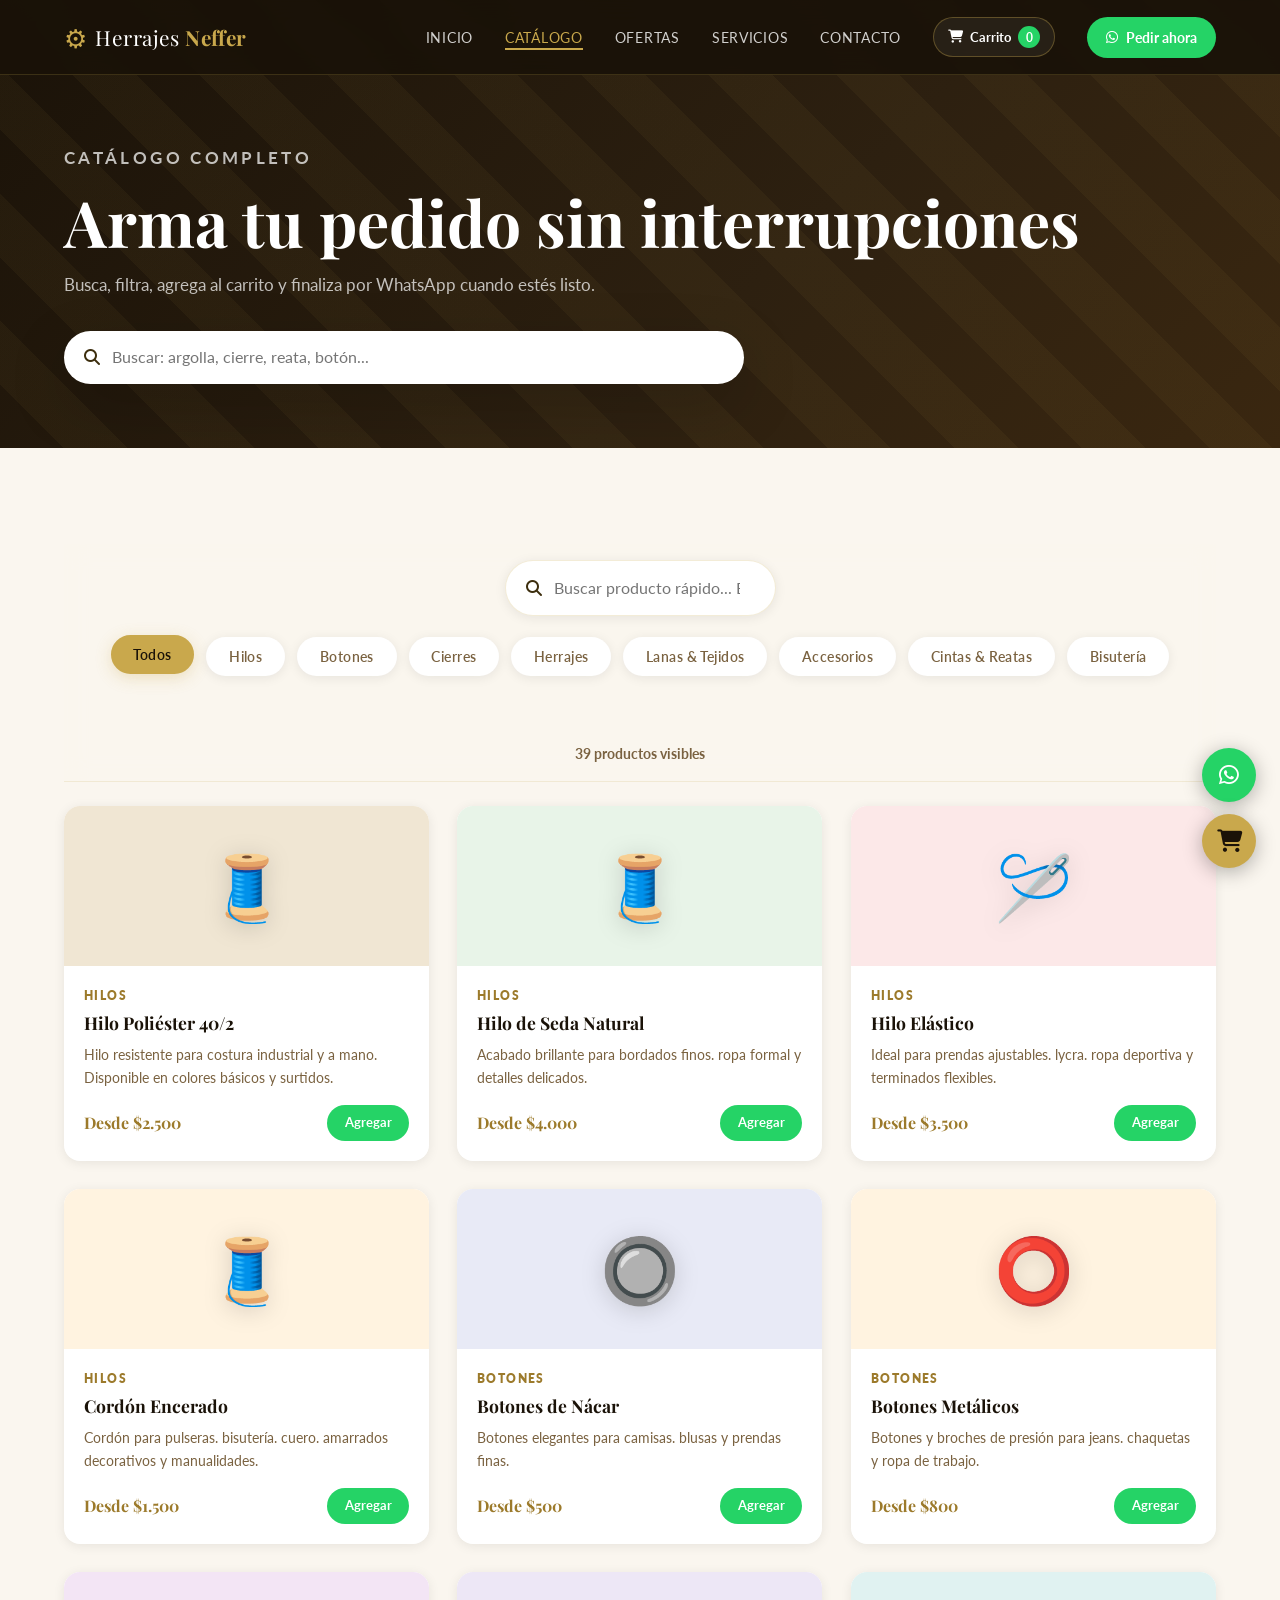
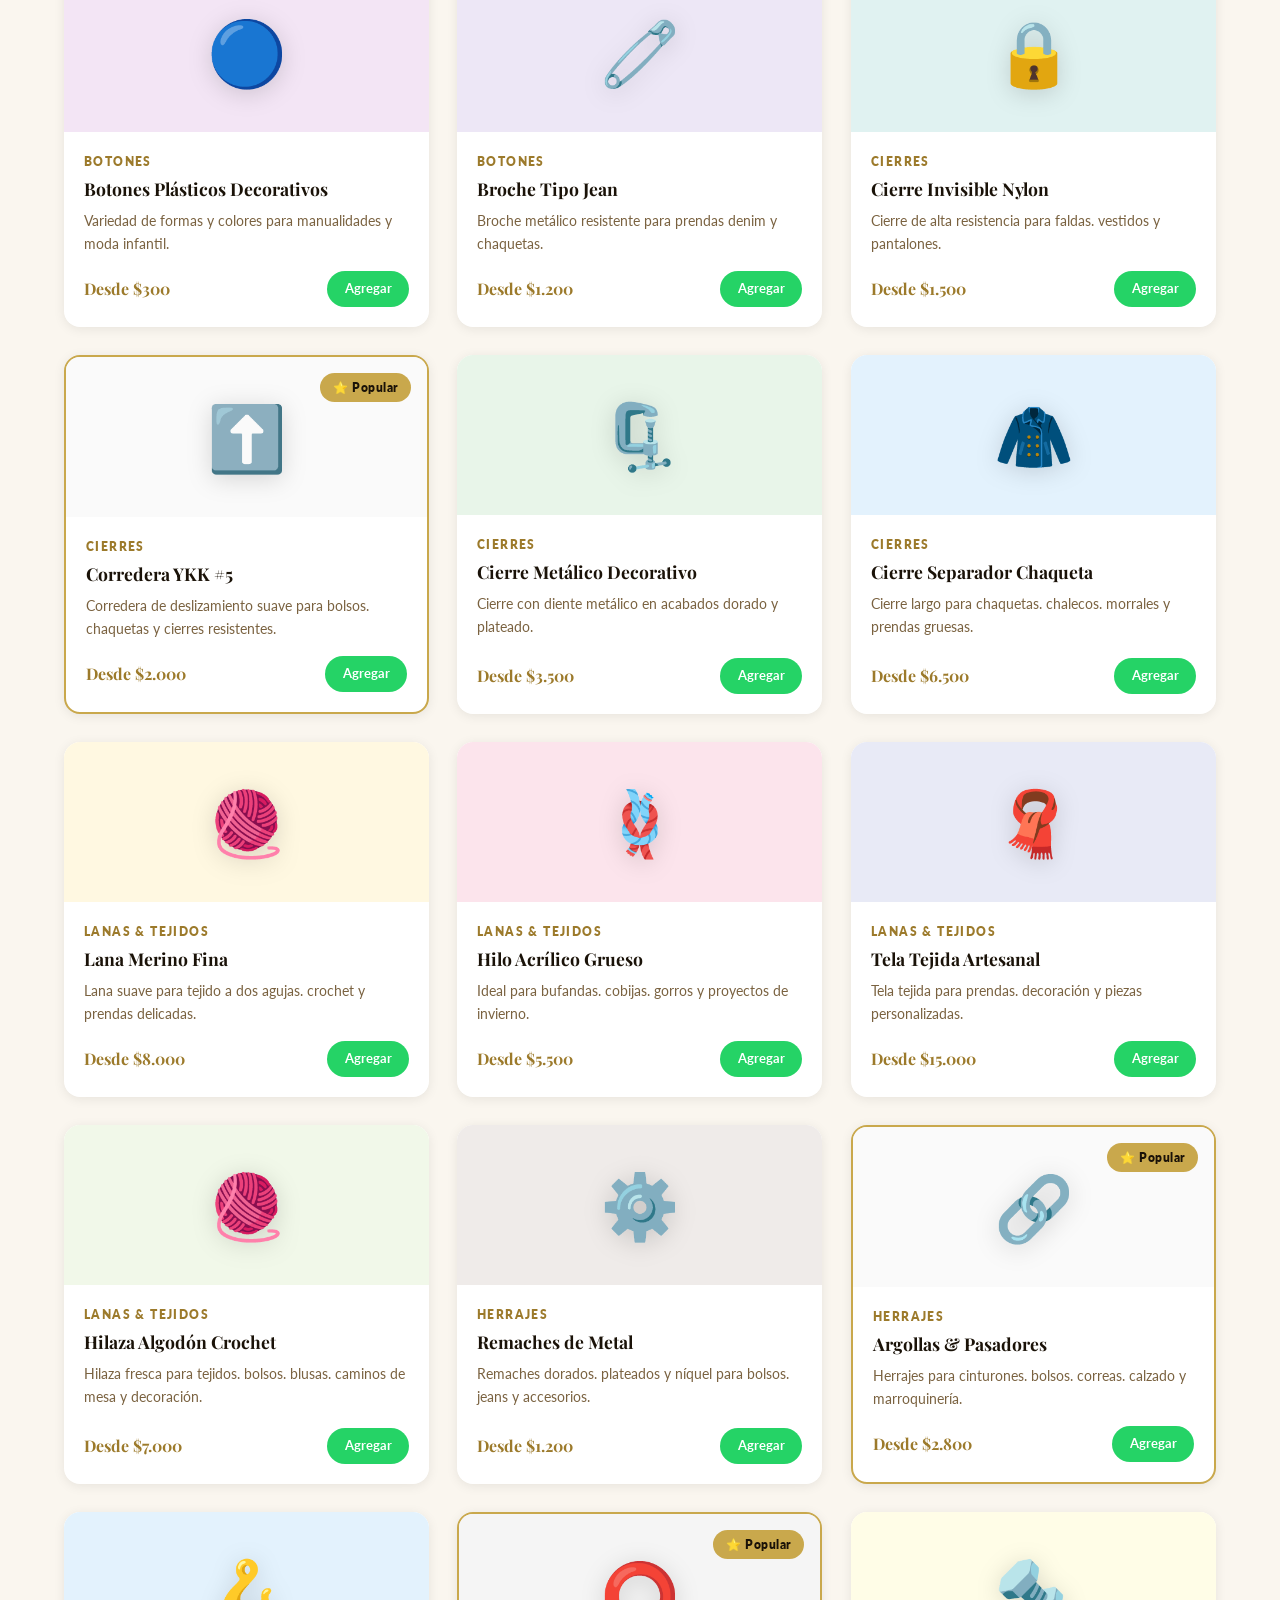
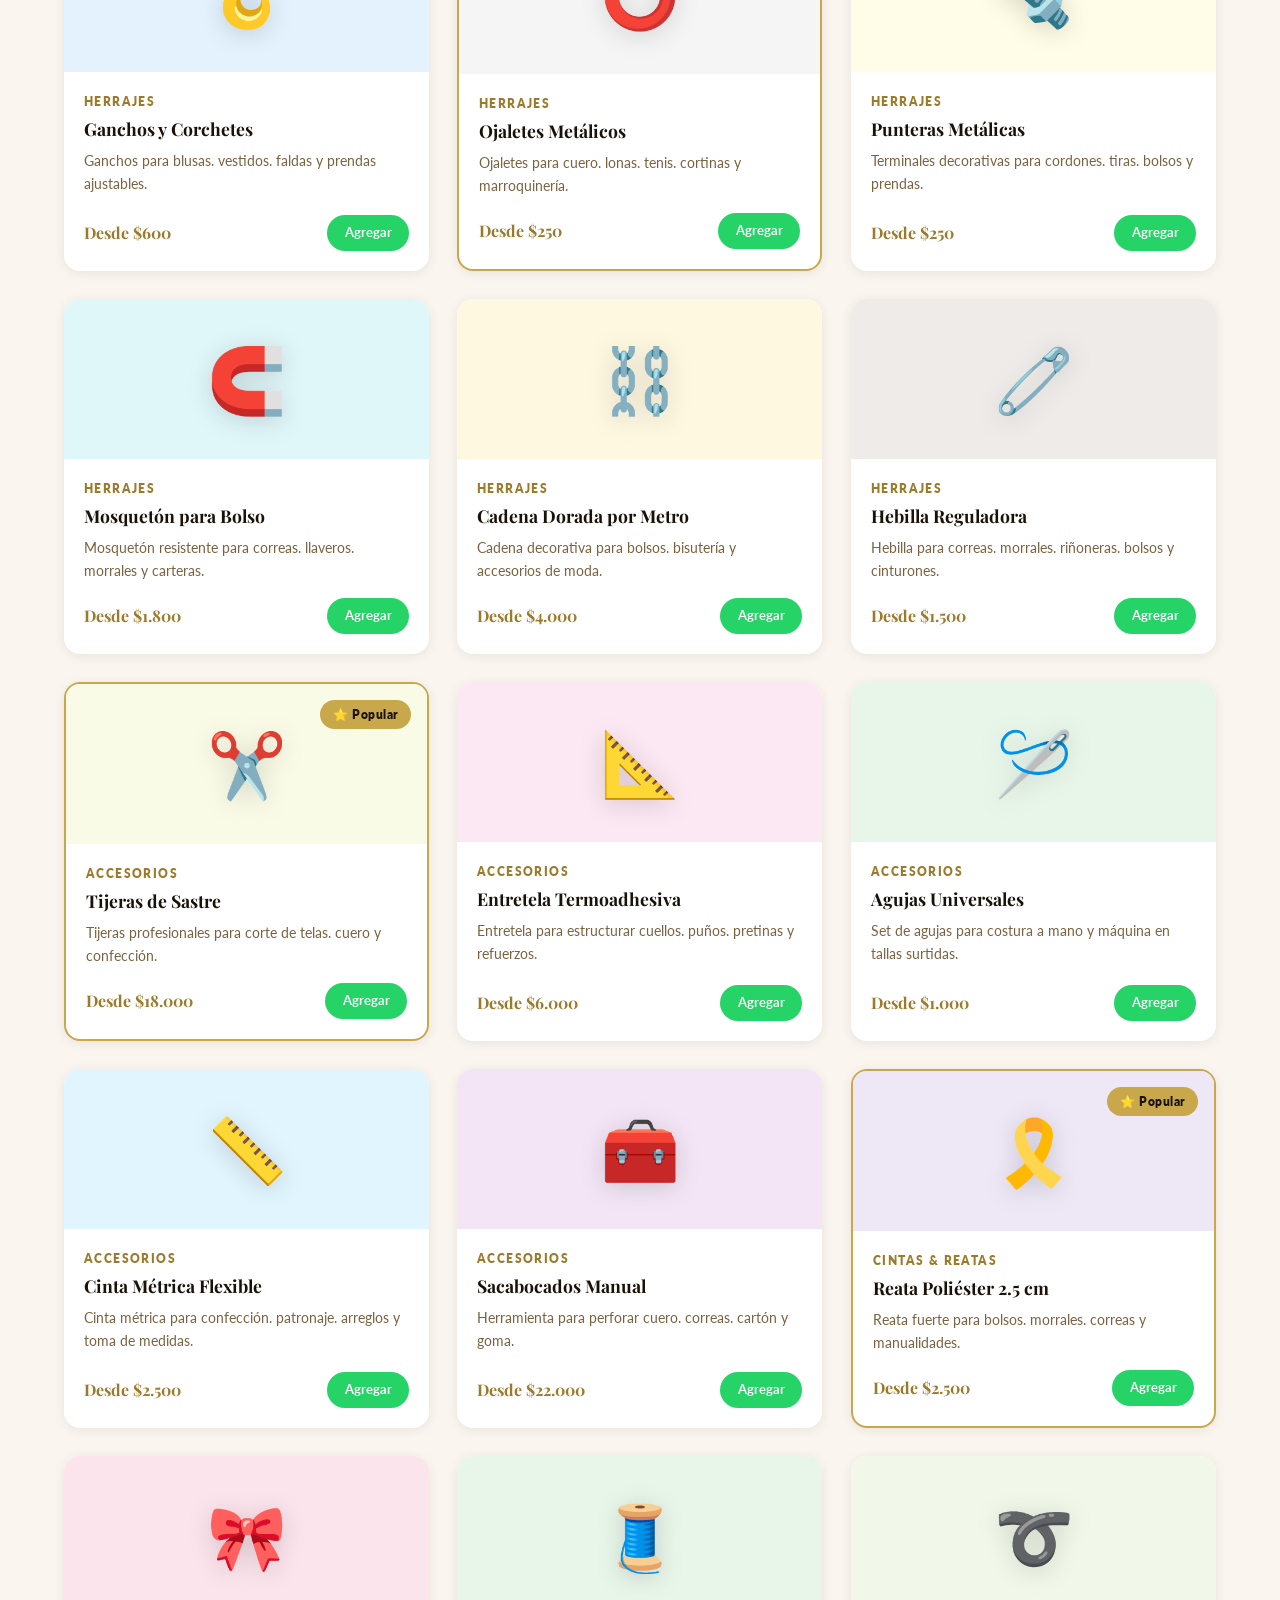
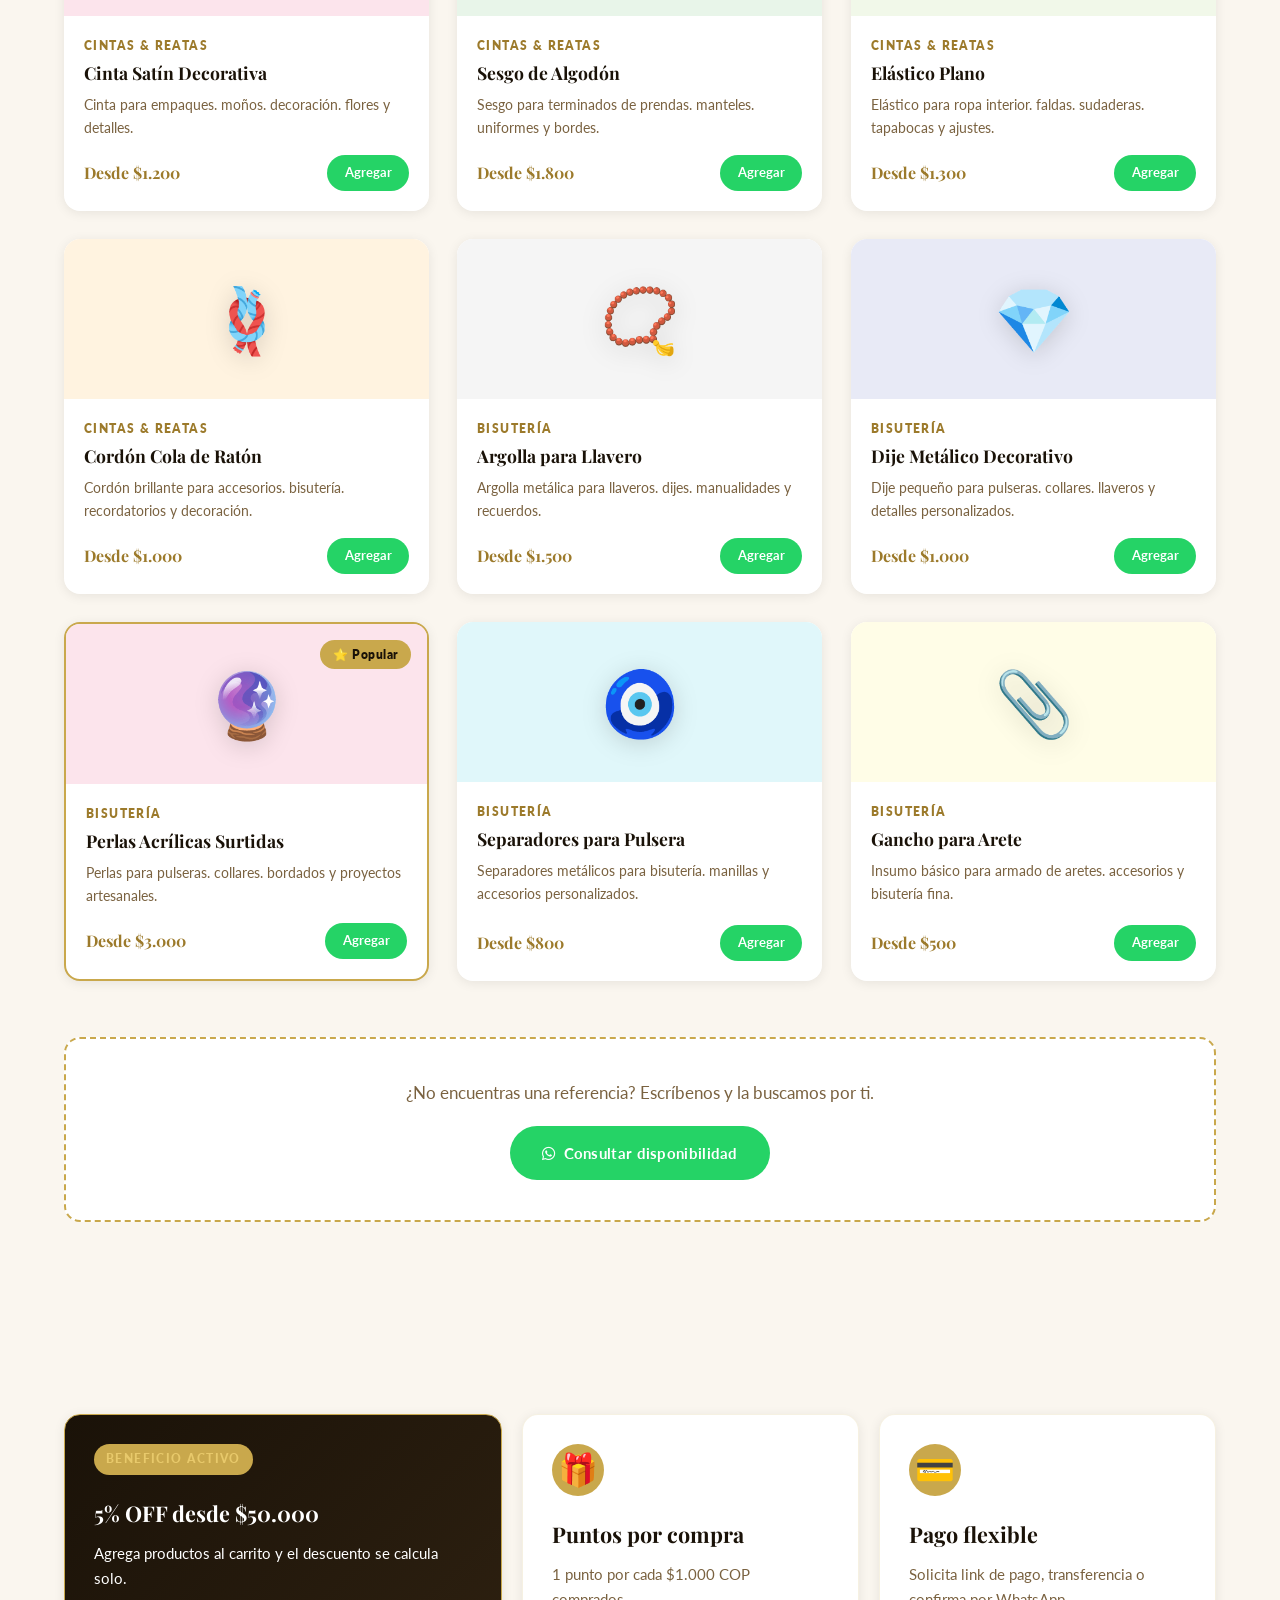
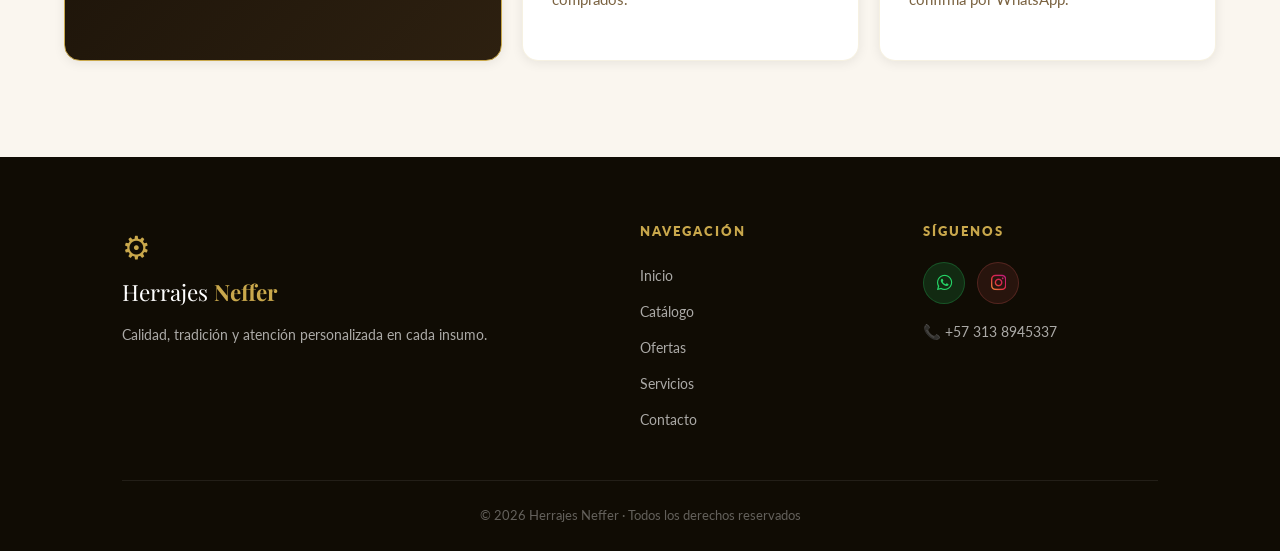
==== commit 35ff965e: "Ultimos retoques" ====
--- a/catalogo.html
+++ b/catalogo.html
@@ -1,6 +1,6 @@
 <!DOCTYPE html><html lang="es"><head><meta charset="UTF-8" /><meta name="viewport" content="width=device-width, initial-scale=1.0" /><title>Catálogo – Herrajes Neffer</title><link rel="stylesheet" href="styles.css" /><link href="https://fonts.googleapis.com/css2?family=Playfair+Display:wght@700;900&family=Lato:wght@300;400;700&display=swap" rel="stylesheet" /><link rel="stylesheet" href="https://cdnjs.cloudflare.com/ajax/libs/font-awesome/6.5.0/css/all.min.css" /></head><body><nav class="navbar" id="navbar"><a class="nav-logo" href="index.html#inicio"><span class="logo-icon">⚙</span><span class="logo-text">Herrajes <strong>Neffer</strong></span></a><button class="hamburger" id="hamburger" aria-label="Abrir menú"><span></span><span></span><span></span></button><ul class="nav-links" id="nav-links"><li><a href="index.html#inicio" class="nav-link">Inicio</a></li><li><a href="catalogo.html" class="nav-link active-link">Catálogo</a></li><li><a href="index.html#ofertas" class="nav-link">Ofertas</a></li><li><a href="index.html#servicios" class="nav-link">Servicios</a></li><li><a href="index.html#contacto" class="nav-link">Contacto</a></li><li><button class="nav-cart-btn" id="open-cart" type="button" aria-label="Abrir carrito"><i class="fa-solid fa-cart-shopping"></i><span>Carrito</span><strong id="cart-count">0</strong></button></li><li><a href="https://wa.me/573138945337" target="_blank" class="nav-cta"><i class="fab fa-whatsapp"></i> Pedir ahora</a></li></ul></nav>
-<section class="catalog-hero"><div class="container"><p class="hero-eyebrow">Catálogo completo</p><h1>Arma tu pedido sin interrupciones</h1><p>Busca, filtra, agrega al carrito y finaliza por WhatsApp cuando estés listo.</p><div class="catalog-search"><i class="fa-solid fa-magnifying-glass"></i><input type="search" id="product-search" placeholder="Buscar: argolla, cierre, reata, botón..." /></div></div></section>
-<section class="section catalog-section catalog-page" id="catalogo"><div class="container"><div class="catalog-tools"><div class="filter-bar" id="filter-bar"><button class="filter-btn active" data-filter="all">Todos</button><button class="filter-btn" data-filter="hilos">Hilos</button><button class="filter-btn" data-filter="botones">Botones</button><button class="filter-btn" data-filter="cierres">Cierres</button><button class="filter-btn" data-filter="herrajes">Herrajes</button><button class="filter-btn" data-filter="lanas">Lanas & Tejidos</button><button class="filter-btn" data-filter="accesorios">Accesorios</button><button class="filter-btn" data-filter="cintas">Cintas & Reatas</button><button class="filter-btn" data-filter="bisuteria">Bisutería</button></div><p class="catalog-count" id="catalog-count"></p></div><div class="products-grid" id="products-grid"><div class="product-card" data-category="hilos" data-name="hilo poliéster 40/2">
+<section class="catalog-hero"><div class="container"><p class="hero-eyebrow">Catálogo completo</p><h1>Arma tu pedido sin interrupciones</h1><p>Busca, filtra, agrega al carrito y finaliza por WhatsApp cuando estés listo.</p><div class="catalog-search"><i class="fa-solid fa-magnifying-glass"></i><input type="search" id="product-search" class="product-search-input" placeholder="Buscar: argolla, cierre, reata, botón..." /></div></div></section>
+<section class="section catalog-section catalog-page" id="catalogo"><div class="container"><div class="catalog-tools"><div class="catalog-search catalog-search-inline"><i class="fa-solid fa-magnifying-glass"></i><input type="search" id="product-search-sticky" class="product-search-input" placeholder="Buscar producto rápido... Ej: argolla, cierre, botón" /></div><div class="filter-bar" id="filter-bar"><button class="filter-btn active" data-filter="all">Todos</button><button class="filter-btn" data-filter="hilos">Hilos</button><button class="filter-btn" data-filter="botones">Botones</button><button class="filter-btn" data-filter="cierres">Cierres</button><button class="filter-btn" data-filter="herrajes">Herrajes</button><button class="filter-btn" data-filter="lanas">Lanas & Tejidos</button><button class="filter-btn" data-filter="accesorios">Accesorios</button><button class="filter-btn" data-filter="cintas">Cintas & Reatas</button><button class="filter-btn" data-filter="bisuteria">Bisutería</button></div><p class="catalog-count" id="catalog-count"></p></div><div class="products-grid" id="products-grid"><div class="product-card" data-category="hilos" data-name="hilo poliéster 40/2">
       <div class="product-img" style="background:#f0e6d3"><span class="product-emoji">🧵</span></div>
       <div class="product-info"><span class="product-tag">Hilos</span><h3>Hilo Poliéster 40/2</h3><p>Hilo resistente para costura industrial y a mano. Disponible en colores básicos y surtidos.</p>
       <div class="product-footer"><span class="price">Desde $2.500</span><a href="#" class="btn-card">Agregar</a></div></div></div>
--- a/styles.css
+++ b/styles.css
@@ -1371,3 +1371,261 @@
 .cart-toast.show { transform: translateY(0); opacity: 1; }
 @media(max-width:900px){.offers-grid{grid-template-columns:1fr}.catalog-tools{position:static}.checkout-grid{grid-template-columns:1fr}}
 @media(max-width:768px){.nav-cart-btn span{display:none}.category-grid{grid-template-columns:1fr}.cart-panel{width:100%}.catalog-hero{padding-top:7.5rem}.catalog-search{border-radius: var(--radius)}}
+
+
+/* === SENIOR RESPONSIVE POLISH / MOBILE UX === */
+body.menu-open,
+body.cart-open { overflow: hidden; touch-action: none; }
+.nav-backdrop {
+  position: fixed; inset: 0; z-index: 998; display: none; background: rgba(0,0,0,.55); backdrop-filter: blur(3px);
+}
+.nav-backdrop.show { display: block; }
+.mobile-menu-close { display: none; }
+.nav-link.active-link { color: var(--gold); }
+.nav-link.active-link::after { width: 100%; }
+.hamburger { z-index: 1002; }
+.btn, .btn-card, .nav-cta, .nav-cart-btn, .filter-btn, .float-btn, .service-btn { -webkit-tap-highlight-color: transparent; }
+.hero, .catalog-hero { isolation: isolate; }
+.product-card, .category-card, .service-card, .offer-card { will-change: transform; }
+.product-card:focus-within, .category-card:focus-visible, .service-card:focus-within, .offer-card:focus-within { outline: 3px solid rgba(201,168,76,.45); outline-offset: 3px; }
+.catalog-search:focus-within, .checkout-form input:focus, .checkout-form select:focus, .checkout-form textarea:focus { box-shadow: 0 0 0 4px rgba(201,168,76,.14); }
+
+@media (max-width: 768px) {
+  .navbar { min-height: 64px; padding: .85rem max(1rem, env(safe-area-inset-left)) .85rem max(1rem, env(safe-area-inset-left)); }
+  .nav-logo { max-width: calc(100vw - 90px); font-size: 1.05rem; }
+  .logo-text { white-space: nowrap; overflow: hidden; text-overflow: ellipsis; }
+  .nav-links {
+    top: 0; right: 0; width: min(86vw, 360px); max-width: none;
+    height: 100dvh; transform: translateX(110%); transition: transform .35s cubic-bezier(.22,.61,.36,1);
+    padding: calc(1rem + env(safe-area-inset-top)) 1.25rem calc(1.25rem + env(safe-area-inset-bottom));
+    justify-content: flex-start; gap: .55rem; overflow-y: auto; border-left: 1px solid rgba(201,168,76,.25);
+    box-shadow: -24px 0 70px rgba(0,0,0,.45);
+  }
+  .nav-links.open { right: 0; transform: translateX(0); }
+  .mobile-menu-close {
+    display: flex; width: 100%; align-items: center; justify-content: space-between;
+    color: var(--white); border-bottom: 1px solid rgba(201,168,76,.22); padding: .25rem 0 1rem; margin-bottom: .75rem;
+    font-weight: 900; letter-spacing: .08em; text-transform: uppercase;
+  }
+  .mobile-menu-close strong { width: 42px; height: 42px; border-radius: 999px; display: grid; place-items: center; background: rgba(255,255,255,.08); color: var(--gold); font-size: 1.9rem; line-height: 1; }
+  .nav-links li { width: 100%; }
+  .nav-link { display: flex; width: 100%; padding: .85rem .15rem; font-size: 1rem; border-bottom: 1px solid rgba(255,255,255,.06); }
+  .nav-link::after { display: none; }
+  .nav-cta, .nav-cart-btn { width: 100%; justify-content: center; margin-top: .5rem; padding: .85rem 1rem; }
+  .nav-cart-btn span { display: inline; }
+  .hero { min-height: auto; padding-top: calc(6.25rem + env(safe-area-inset-top)); padding-bottom: 3.5rem; }
+  .hero-title { font-size: clamp(2.25rem, 13vw, 3.75rem); }
+  .hero-sub { font-size: 1rem; }
+  .hero-btns .btn { width: 100%; justify-content: center; }
+  .section { padding: 4rem 0; }
+  .section-header { margin-bottom: 2rem; }
+  .catalog-tools { margin-left: -5vw; margin-right: -5vw; padding: .85rem 5vw; }
+  .filter-bar { flex-wrap: nowrap; justify-content: flex-start; overflow-x: auto; padding-bottom: .45rem; margin-bottom: .5rem; scroll-snap-type: x mandatory; -webkit-overflow-scrolling: touch; }
+  .filter-btn { flex: 0 0 auto; scroll-snap-align: start; }
+  .products-grid, .compact-grid { grid-template-columns: 1fr; gap: 1rem; }
+  .product-img { height: 135px; }
+  .product-footer { gap: .8rem; }
+  .btn-card { padding: .65rem 1rem; }
+  .offers-grid, .services-grid { gap: 1rem; }
+  .contact-form-wrap, .service-card, .offer-card, .catalog-cta { padding: 1.25rem; }
+  .float-btns { right: max(.85rem, env(safe-area-inset-right)); bottom: max(1rem, env(safe-area-inset-bottom)); }
+  .cart-panel { height: 100dvh; padding: calc(1rem + env(safe-area-inset-top)) 1rem calc(1rem + env(safe-area-inset-bottom)); }
+}
+
+@media (min-width: 769px) {
+  .nav-backdrop { display: none !important; }
+}
+
+@media (max-width: 420px) {
+  .container { width: 92%; }
+  .hero-eyebrow { font-size: .7rem; letter-spacing: .15em; }
+  .catalog-hero h1 { font-size: 2.15rem; }
+  .stats-strip { padding: 1.6rem 5%; }
+  .cart-item { flex-direction: column; }
+  .cart-item > strong { align-self: flex-start; }
+}
+
+@media (prefers-reduced-motion: reduce) {
+  *, *::before, *::after { animation-duration: .01ms !important; animation-iteration-count: 1 !important; scroll-behavior: auto !important; transition-duration: .01ms !important; }
+}
+
+
+/* === AJUSTE FINAL: un solo botón X + interfaz más intuitiva === */
+@media (max-width: 768px) {
+  /* Cuando el menú está abierto, ocultamos el botón hamburguesa para que no salgan dos X */
+  body.menu-open .hamburger {
+    opacity: 0;
+    visibility: hidden;
+    pointer-events: none;
+    transform: scale(.85);
+  }
+
+  .mobile-menu-close {
+    position: sticky;
+    top: 0;
+    z-index: 2;
+    background: rgba(26,18,8,.98);
+  }
+
+  .mobile-menu-close span::before {
+    content: 'Navegación';
+    display: block;
+    color: rgba(255,255,255,.55);
+    font-size: .68rem;
+    letter-spacing: .16em;
+    margin-bottom: .15rem;
+  }
+
+  .nav-link {
+    border-radius: 12px;
+    padding: .95rem .9rem;
+    border-bottom: 0;
+    background: rgba(255,255,255,.035);
+  }
+
+  .nav-link:active,
+  .nav-link:hover,
+  .nav-link.active-link {
+    background: rgba(201,168,76,.13);
+    color: var(--gold);
+  }
+
+  .nav-cta,
+  .nav-cart-btn {
+    min-height: 48px;
+    border-radius: 14px;
+  }
+
+  /* Botones más cómodos para dedo en móvil */
+  .btn,
+  .btn-card,
+  .filter-btn,
+  .service-btn,
+  .qty-btn,
+  .remove-item,
+  .cart-close {
+    min-height: 44px;
+  }
+
+  .product-card {
+    border: 1px solid rgba(201,168,76,.18);
+  }
+
+  .product-footer {
+    align-items: stretch;
+  }
+
+  .btn-card {
+    display: inline-flex;
+    align-items: center;
+    justify-content: center;
+    min-width: 112px;
+  }
+
+  .catalog-search {
+    position: relative;
+    padding: .95rem 1rem;
+  }
+
+  .catalog-search input {
+    font-size: 16px; /* evita zoom automático en iPhone */
+  }
+
+  .catalog-count {
+    background: rgba(201,168,76,.12);
+    color: var(--dark);
+    width: fit-content;
+    margin: .55rem auto 0;
+    padding: .25rem .7rem;
+    border-radius: 999px;
+  }
+
+  .cart-head {
+    position: sticky;
+    top: 0;
+    z-index: 3;
+    background: var(--cream);
+  }
+
+  .cart-close {
+    width: 46px;
+    height: 46px;
+    border-radius: 999px;
+    background: var(--white);
+    box-shadow: var(--shadow-sm);
+  }
+}
+
+@media (min-width: 769px) {
+  .product-card:hover .btn-card::after {
+    content: ' →';
+  }
+}
+
+
+/* === FIX DEFINITIVO MENÚ MÓVIL + BÚSQUEDA CÓMODA EN CATÁLOGO === */
+@media (max-width: 768px) {
+  /* Evita que el icono hamburguesa se convierta en una segunda X encima del menú */
+  body.menu-open .hamburger,
+  body.menu-open .hamburger.open {
+    display: none !important;
+    opacity: 0 !important;
+    visibility: hidden !important;
+    pointer-events: none !important;
+  }
+
+  .mobile-menu-close {
+    min-height: 58px;
+    padding: .35rem 0 1rem !important;
+  }
+
+  .mobile-menu-close strong {
+    font-family: Arial, sans-serif;
+    font-weight: 400;
+    transform: none !important;
+  }
+
+  .nav-links.open {
+    z-index: 1003;
+  }
+}
+
+.catalog-search-inline {
+  max-width: 760px;
+  margin: 0 auto 1rem;
+  border: 1px solid rgba(201,168,76,.22);
+  box-shadow: var(--shadow-sm);
+}
+
+.catalog-search-inline input {
+  font-size: 16px;
+}
+
+.catalog-tools {
+  display: flex;
+  flex-direction: column;
+  gap: .35rem;
+}
+
+@media (min-width: 901px) {
+  .catalog-search-inline {
+    position: sticky;
+    top: 84px;
+  }
+}
+
+@media (max-width: 768px) {
+  .catalog-search-inline {
+    width: 100%;
+    margin-bottom: .65rem;
+    border-radius: 14px;
+    padding: .85rem 1rem;
+  }
+
+  .catalog-tools {
+    position: sticky;
+    top: 64px;
+    z-index: 30;
+    box-shadow: 0 12px 25px rgba(0,0,0,.06);
+  }
+}
